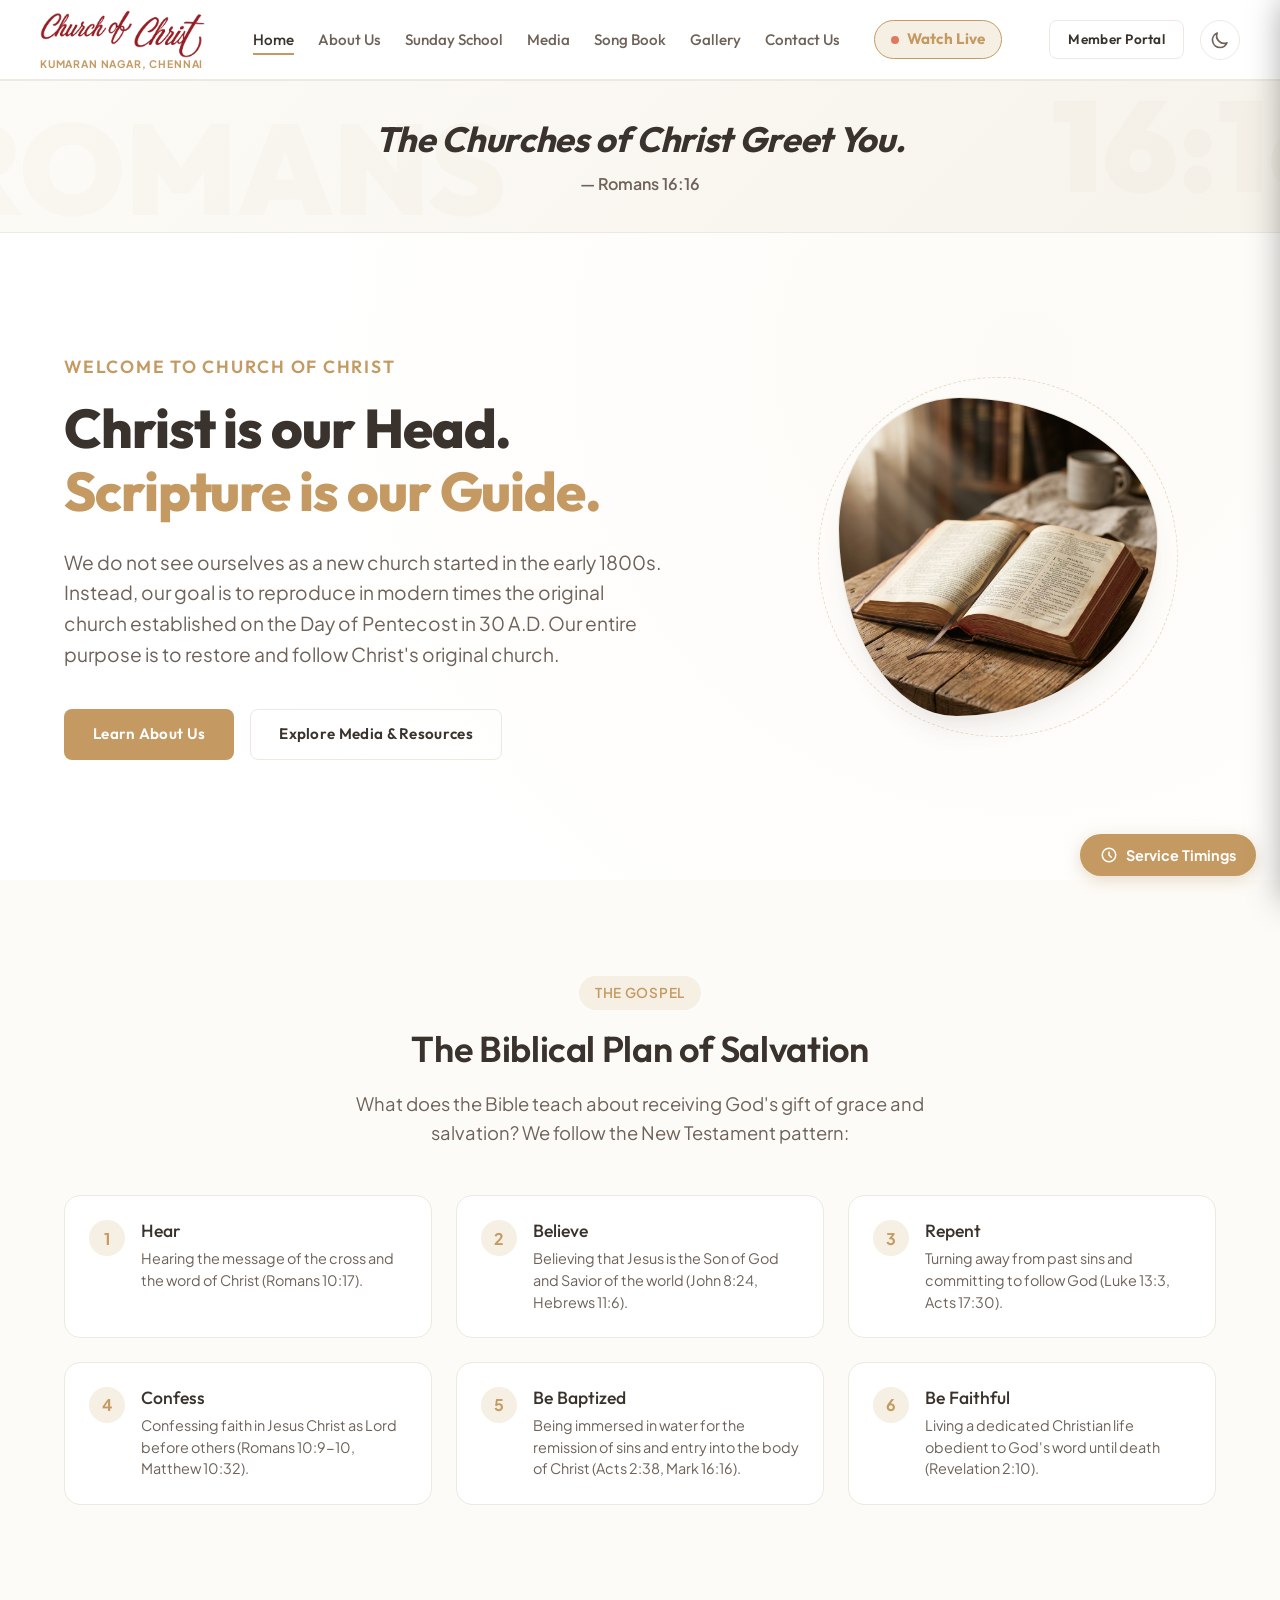
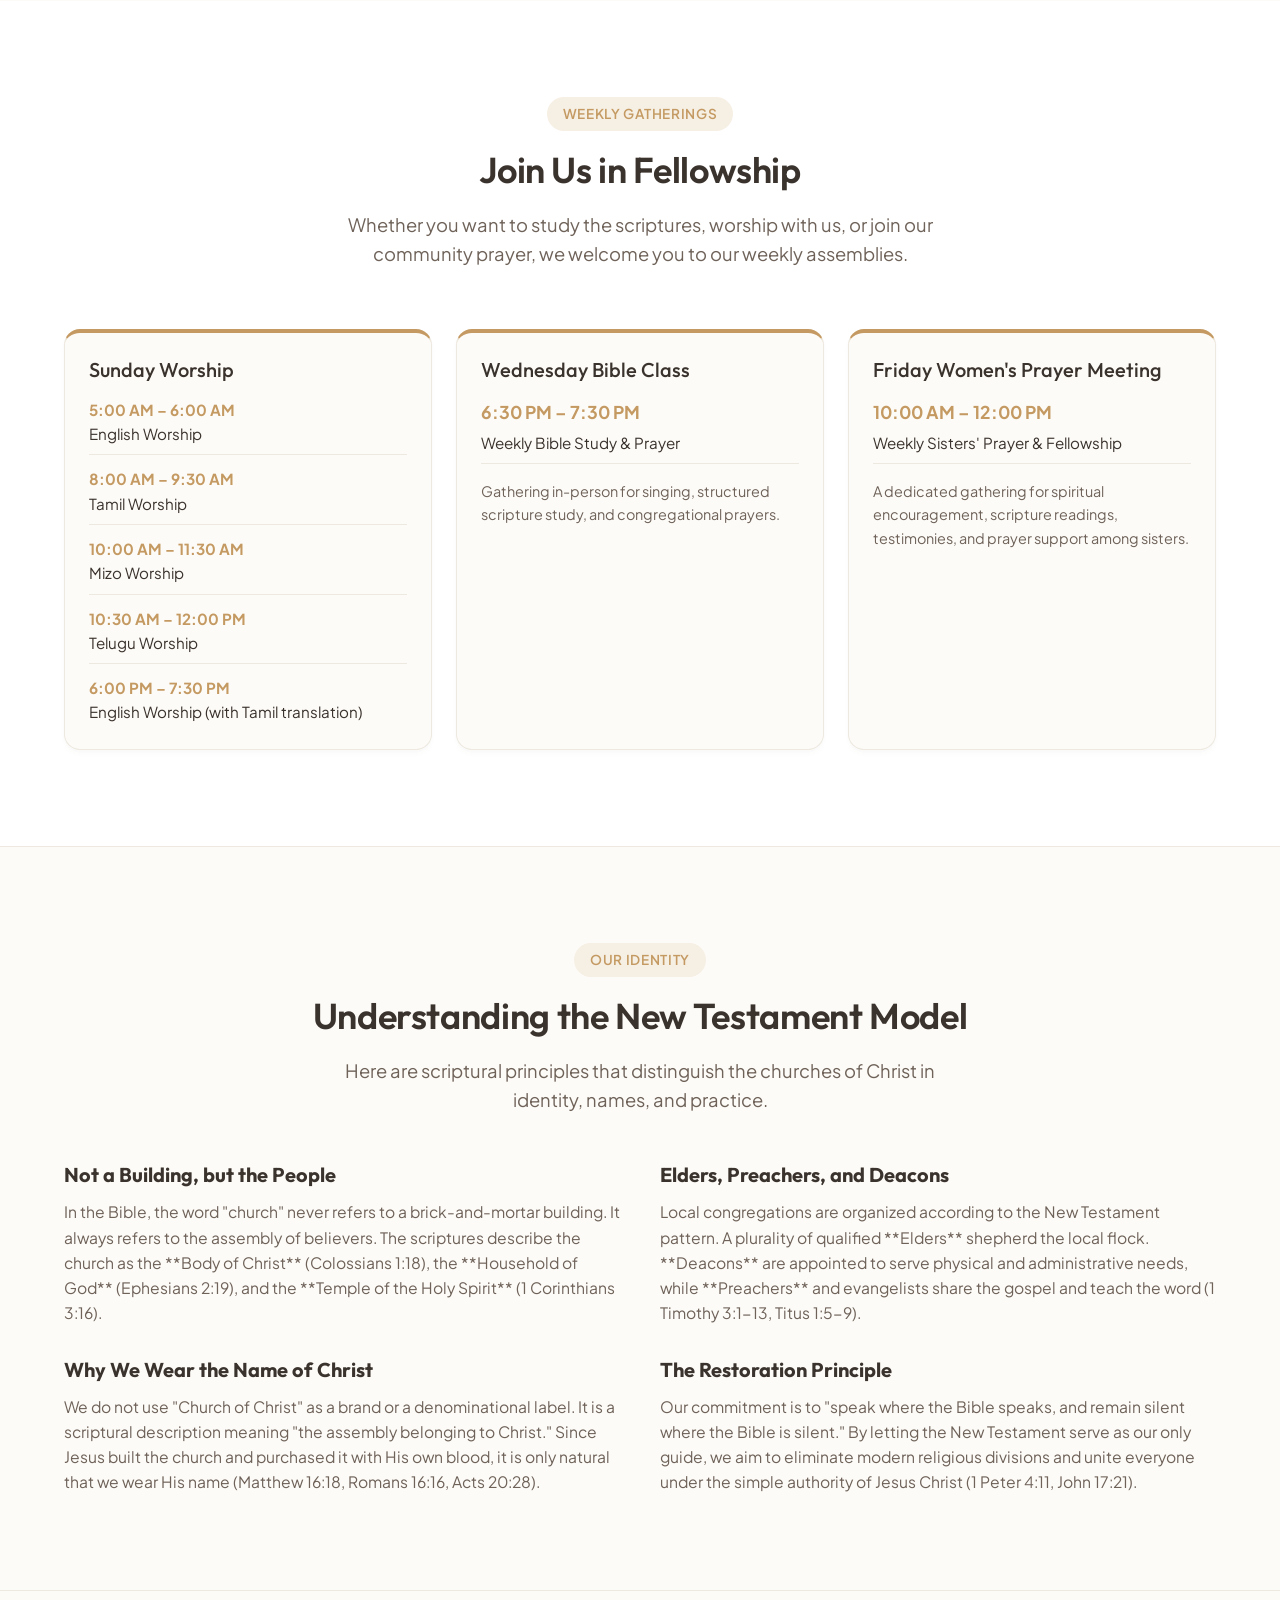
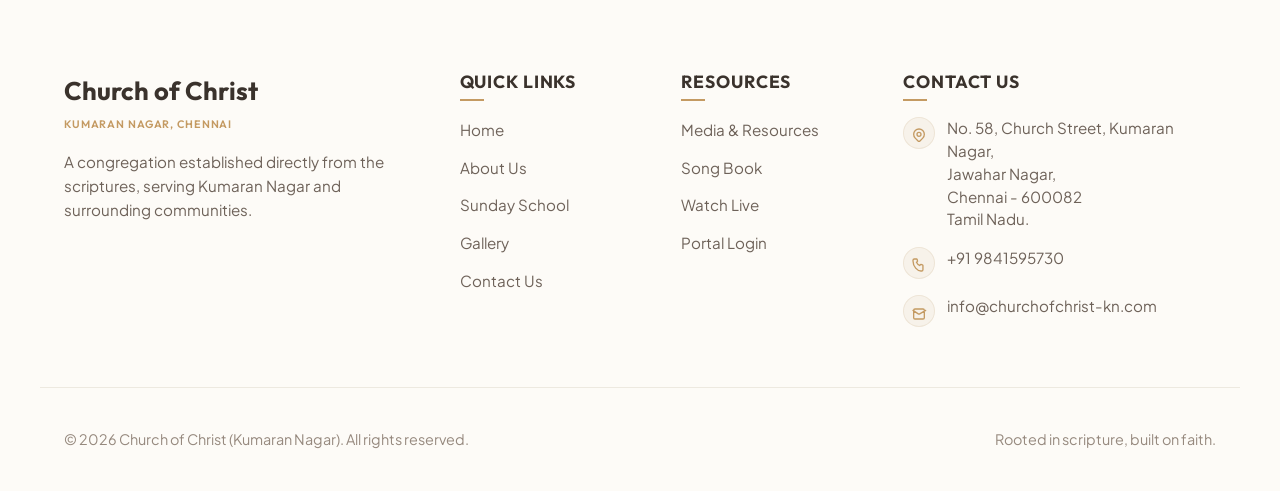
==== index.html @ f6559bdb "Remove '(also called pastors or overseers)' from elders section on home page" ====
<!DOCTYPE html>
<html lang="en">
<head>
  <meta charset="UTF-8">
  <meta name="viewport" content="width=device-width, initial-scale=1.0">
  <title>Church of Christ - Home</title>
  <meta name="description" content="Welcome to the Church of Christ, rooted directly in the scriptures. Join us for worship and fellowship.">
  <link rel="stylesheet" href="css/style.css?v=1.3">
  <script>
    (function() {
      const theme = localStorage.getItem('theme') || 'light';
      if (theme === 'dark') {
        document.documentElement.classList.add('dark-theme');
      }
    })();
  </script>
</head>
<body class="fade-in">

  <!-- GLOBAL HEADER -->
  <header class="header">
    <div class="container nav-container">
      <div class="logo-wrapper">
        <!-- Placeholder space for Logo. Graceful layout balance if removed. -->
        <a href="index.html" class="logo" id="header-logo">
          <div class="logo-img-wrapper">
            <img src="images/logo.png?v=1.3" alt="Church of Christ" class="logo-img">
            <span class="logo-img-tagline">Kumaran Nagar, Chennai</span>
          </div>
        </a>
      </div>
      
      
      
      <ul class="nav-menu">
        <li><a href="index.html" class="nav-link active">Home</a></li>
        <li><a href="about.html" class="nav-link">About Us</a></li>
        <li><a href="sundayschool.html" class="nav-link">Sunday School</a></li>
        <li><a href="media.html" class="nav-link">Media</a></li>
        <li class="nav-item-dropdown">
          <a href="javascript:void(0)" class="nav-link" style="cursor: default;">Song Book</a>
          <ul class="dropdown-menu">
            <li><a href="songbook.html?lang=tamil" class="dropdown-item">Tamil Songs</a></li>
            <li><a href="songbook.html?lang=english" class="dropdown-item">English Songs</a></li>
          </ul>
        </li>
        <li><a href="gallery.html" class="nav-link">Gallery</a></li>
        <li><a href="contact.html" class="nav-link">Contact Us</a></li>
        <li class="nav-live-wrapper" style="margin-left: 10px;"><a href="live.html" class="nav-link nav-link-live"><span class="live-dot-pulse"></span>Watch Live</a></li>
        <li class="nav-btn mobile-only"><a href="login.html" class="btn btn-secondary btn-sm" id="member-portal-nav-btn-mobile">Member Portal</a></li>
      </ul>
      
      <div class="nav-right-area">
        <div class="nav-action desktop-only">
        <a href="login.html" class="btn btn-secondary btn-sm" id="member-portal-nav-btn">Member Portal</a>
      </div>
        <button id="theme-toggle" class="theme-toggle-btn" aria-label="Toggle Theme">
          <svg class="theme-icon-moon" fill="none" stroke="currentColor" viewBox="0 0 24 24" xmlns="http://www.w3.org/2000/svg">
            <path stroke-linecap="round" stroke-linejoin="round" stroke-width="2" d="M20.354 15.354A9 9 0 018.646 3.646 9.003 9.003 0 0012 21a9.003 9.003 0 008.354-5.646z"></path>
          </svg>
          <svg class="theme-icon-sun" fill="none" stroke="currentColor" viewBox="0 0 24 24" xmlns="http://www.w3.org/2000/svg" style="display: none;">
            <path stroke-linecap="round" stroke-linejoin="round" stroke-width="2" d="M12 3v1m0 16v1m9-9h-1M4 9H3m15.364-6.364l-.707.707M6.343 17.657l-.707.707m0-12.728l.707.707m12.728 12.728l.707-.707M12 8a4 4 0 100 8 4 4 0 000-8z"></path>
          </svg>
        </button>
        <button class="mobile-toggle" aria-label="Toggle menu" id="menu-toggle-btn">
        <span></span>
        <span></span>
        <span></span>
      </button>
      </div>
    </div>
  </header>

  <!-- SCRIPTURE BANNER SECTION -->
  <section style="background: linear-gradient(135deg, var(--bg-secondary) 0%, var(--bg-tertiary) 100%); border-top: 1px solid var(--border-color); border-bottom: 1px solid var(--border-color); padding: 36px 0; text-align: center; position: relative; overflow: hidden;">
    <!-- Decorative background text -->
    <div style="position: absolute; top: -10%; left: -5%; font-size: 8rem; font-weight: 900; color: rgba(197, 168, 128, 0.05); font-family: var(--font-headings); pointer-events: none; user-select: none;">ROMANS</div>
    <div style="position: absolute; bottom: -10%; right: -5%; font-size: 8rem; font-weight: 900; color: rgba(197, 168, 128, 0.05); font-family: var(--font-headings); pointer-events: none; user-select: none;">16:16</div>
    
    <div class="container" style="position: relative; z-index: 2;">
      <h2 style="font-size: clamp(1.6rem, 3.5vw, 2.2rem); font-family: var(--font-headings); font-weight: 700; color: var(--text-primary); max-width: 800px; margin: 0 auto 8px auto; line-height: 1.3; font-style: italic; letter-spacing: -0.01em;">
        The Churches of Christ Greet You.
      </h2>
      <span style="font-size: 1rem; font-weight: 600; color: var(--text-secondary); font-family: var(--font-body);">— Romans 16:16</span>
    </div>
  </section>

  <!-- HERO SECTION -->
  <section class="hero">
    <div class="container hero-grid">
      <div class="hero-content">
        <span class="hero-subtitle">Welcome to Church of Christ</span>
        <h1 class="hero-title" style="font-size: clamp(2.2rem, 5vw, 3.4rem); line-height: 1.15; font-family: var(--font-headings); font-weight: 800;">Christ is our Head.<br><span style="color: var(--color-accent);">Scripture is our Guide.</span></h1>
        <p class="hero-description">We do not see ourselves as a new church started in the early 1800s. Instead, our goal is to reproduce in modern times the original church established on the Day of Pentecost in 30 A.D. Our entire purpose is to restore and follow Christ's original church.</p>
        <div class="hero-ctas">
          <a href="about.html" class="btn btn-primary">Learn About Us</a>
          <a href="media.html" class="btn btn-secondary">Explore Media & Resources</a>
        </div>
      </div>
      <div class="hero-graphics">
        <div class="hero-shape-container">
          <div class="hero-shape-base" style="overflow: hidden; display: flex; align-items: center; justify-content: center;">
            <img src="images/hero-worship.png" alt="Open Holy Bible" style="width: 100%; height: 100%; object-fit: cover;">
          </div>
          <div class="hero-shape-ring"></div>
        </div>
      </div>
    </div>
  </section>

    <!-- WHAT WE BELIEVE SECTION (Swapped Plan of Salvation to Home) -->
  <section class="section section-secondary" id="doctrine">
    <div class="container">
      <div class="section-title-wrapper text-center" style="margin-bottom: 48px;">
        <span class="badge">THE GOSPEL</span>
        <h2>The Biblical Plan of Salvation</h2>
        <p style="max-width: 600px; margin: 0 auto; color: var(--text-secondary);">What does the Bible teach about receiving God's gift of grace and salvation? We follow the New Testament pattern:</p>
      </div>

      <div class="grid grid-3" style="gap: 24px;">
        <!-- Step 1 -->
        <div style="background-color: var(--bg-primary); border: 1px solid var(--border-color); border-radius: var(--border-radius-md); padding: 24px; display: flex; gap: 16px; align-items: flex-start;">
          <div style="background-color: var(--color-accent-light); color: var(--color-accent); width: 36px; height: 36px; border-radius: 50%; display: flex; align-items: center; justify-content: center; font-weight: 700; flex-shrink: 0;">1</div>
          <div>
            <h4 style="font-size: 1.1rem; margin-bottom: 6px;">Hear</h4>
            <p style="font-size: 0.9rem; color: var(--text-secondary); line-height: 1.5; margin: 0;">Hearing the message of the cross and the word of Christ (Romans 10:17).</p>
          </div>
        </div>
        <!-- Step 2 -->
        <div style="background-color: var(--bg-primary); border: 1px solid var(--border-color); border-radius: var(--border-radius-md); padding: 24px; display: flex; gap: 16px; align-items: flex-start;">
          <div style="background-color: var(--color-accent-light); color: var(--color-accent); width: 36px; height: 36px; border-radius: 50%; display: flex; align-items: center; justify-content: center; font-weight: 700; flex-shrink: 0;">2</div>
          <div>
            <h4 style="font-size: 1.1rem; margin-bottom: 6px;">Believe</h4>
            <p style="font-size: 0.9rem; color: var(--text-secondary); line-height: 1.5; margin: 0;">Believing that Jesus is the Son of God and Savior of the world (John 8:24, Hebrews 11:6).</p>
          </div>
        </div>
        <!-- Step 3 -->
        <div style="background-color: var(--bg-primary); border: 1px solid var(--border-color); border-radius: var(--border-radius-md); padding: 24px; display: flex; gap: 16px; align-items: flex-start;">
          <div style="background-color: var(--color-accent-light); color: var(--color-accent); width: 36px; height: 36px; border-radius: 50%; display: flex; align-items: center; justify-content: center; font-weight: 700; flex-shrink: 0;">3</div>
          <div>
            <h4 style="font-size: 1.1rem; margin-bottom: 6px;">Repent</h4>
            <p style="font-size: 0.9rem; color: var(--text-secondary); line-height: 1.5; margin: 0;">Turning away from past sins and committing to follow God (Luke 13:3, Acts 17:30).</p>
          </div>
        </div>
        <!-- Step 4 -->
        <div style="background-color: var(--bg-primary); border: 1px solid var(--border-color); border-radius: var(--border-radius-md); padding: 24px; display: flex; gap: 16px; align-items: flex-start;">
          <div style="background-color: var(--color-accent-light); color: var(--color-accent); width: 36px; height: 36px; border-radius: 50%; display: flex; align-items: center; justify-content: center; font-weight: 700; flex-shrink: 0;">4</div>
          <div>
            <h4 style="font-size: 1.1rem; margin-bottom: 6px;">Confess</h4>
            <p style="font-size: 0.9rem; color: var(--text-secondary); line-height: 1.5; margin: 0;">Confessing faith in Jesus Christ as Lord before others (Romans 10:9-10, Matthew 10:32).</p>
          </div>
        </div>
        <!-- Step 5 -->
        <div style="background-color: var(--bg-primary); border: 1px solid var(--border-color); border-radius: var(--border-radius-md); padding: 24px; display: flex; gap: 16px; align-items: flex-start;">
          <div style="background-color: var(--color-accent-light); color: var(--color-accent); width: 36px; height: 36px; border-radius: 50%; display: flex; align-items: center; justify-content: center; font-weight: 700; flex-shrink: 0;">5</div>
          <div>
            <h4 style="font-size: 1.1rem; margin-bottom: 6px;">Be Baptized</h4>
            <p style="font-size: 0.9rem; color: var(--text-secondary); line-height: 1.5; margin: 0;">Being immersed in water for the remission of sins and entry into the body of Christ (Acts 2:38, Mark 16:16).</p>
          </div>
        </div>
        <!-- Step 6 -->
        <div style="background-color: var(--bg-primary); border: 1px solid var(--border-color); border-radius: var(--border-radius-md); padding: 24px; display: flex; gap: 16px; align-items: flex-start;">
          <div style="background-color: var(--color-accent-light); color: var(--color-accent); width: 36px; height: 36px; border-radius: 50%; display: flex; align-items: center; justify-content: center; font-weight: 700; flex-shrink: 0;">6</div>
          <div>
            <h4 style="font-size: 1.1rem; margin-bottom: 6px;">Be Faithful</h4>
            <p style="font-size: 0.9rem; color: var(--text-secondary); line-height: 1.5; margin: 0;">Living a dedicated Christian life obedient to God's word until death (Revelation 2:10).</p>
          </div>
        </div>
      </div>
    </div>
  </section>

  <!-- WEEKLY GATHERINGS SECTION -->
  <section class="section">
    <div class="container">
      <div class="section-title-wrapper text-center">
        <span class="badge">Weekly Gatherings</span>
        <h2>Join Us in Fellowship</h2>
        <p style="max-width: 600px; margin: 0 auto; color: var(--text-secondary);">Whether you want to study the scriptures, worship with us, or join our community prayer, we welcome you to our weekly assemblies.</p>
      </div>

      <div class="grid grid-3" style="margin-top: 40px; align-items: stretch; gap: 24px;">
        <!-- Sunday Worship Tile -->
        <div style="background-color: var(--bg-secondary); border: 1px solid var(--border-color); border-radius: var(--border-radius-md); padding: 24px; border-top: 4px solid var(--color-accent); display: flex; flex-direction: column; gap: 16px; box-shadow: var(--shadow-sm);">
          <h3 style="font-size: 1.25rem; margin-bottom: 0; color: var(--text-primary);">Sunday Worship</h3>
          <ul style="list-style: none; padding: 0; margin: 0; display: flex; flex-direction: column; gap: 12px; font-size: 0.95rem;">
            <li style="padding-bottom: 8px; border-bottom: 1px solid var(--border-color);">
              <span style="display: block; font-weight: 700; color: var(--color-accent);">5:00 AM – 6:00 AM</span>
              <span style="color: var(--text-primary);">English Worship</span>
            </li>
            <li style="padding-bottom: 8px; border-bottom: 1px solid var(--border-color);">
              <span style="display: block; font-weight: 700; color: var(--color-accent);">8:00 AM – 9:30 AM</span>
              <span style="color: var(--text-primary);">Tamil Worship</span>
            </li>
            <li style="padding-bottom: 8px; border-bottom: 1px solid var(--border-color);">
              <span style="display: block; font-weight: 700; color: var(--color-accent);">10:00 AM – 11:30 AM</span>
              <span style="color: var(--text-primary);">Mizo Worship</span>
            </li>
            <li style="padding-bottom: 8px; border-bottom: 1px solid var(--border-color);">
              <span style="display: block; font-weight: 700; color: var(--color-accent);">10:30 AM – 12:00 PM</span>
              <span style="color: var(--text-primary);">Telugu Worship</span>
            </li>
            <li>
              <span style="display: block; font-weight: 700; color: var(--color-accent);">6:00 PM – 7:30 PM</span>
              <span style="color: var(--text-primary);">English Worship (with Tamil translation)</span>
            </li>
          </ul>
        </div>

        <!-- Wednesday Bible Class Tile -->
        <div style="background-color: var(--bg-secondary); border: 1px solid var(--border-color); border-radius: var(--border-radius-md); padding: 24px; border-top: 4px solid var(--color-accent); display: flex; flex-direction: column; gap: 16px; box-shadow: var(--shadow-sm);">
          <h3 style="font-size: 1.25rem; margin-bottom: 0; color: var(--text-primary);">Wednesday Bible Class</h3>
          <div style="padding-bottom: 8px; border-bottom: 1px solid var(--border-color);">
            <span style="display: block; font-weight: 700; color: var(--color-accent); font-size: 1.1rem; margin-bottom: 4px;">6:30 PM – 7:30 PM</span>
            <span style="color: var(--text-primary); font-size: 0.95rem;">Weekly Bible Study & Prayer</span>
          </div>
          <p style="font-size: 0.9rem; line-height: 1.6; color: var(--text-secondary); margin: 0;">Gathering in-person for singing, structured scripture study, and congregational prayers.</p>
        </div>

        <!-- Friday Women's Prayer Meeting Tile -->
        <div style="background-color: var(--bg-secondary); border: 1px solid var(--border-color); border-radius: var(--border-radius-md); padding: 24px; border-top: 4px solid var(--color-accent); display: flex; flex-direction: column; gap: 16px; box-shadow: var(--shadow-sm);">
          <h3 style="font-size: 1.25rem; margin-bottom: 0; color: var(--text-primary);">Friday Women's Prayer Meeting</h3>
          <div style="padding-bottom: 8px; border-bottom: 1px solid var(--border-color);">
            <span style="display: block; font-weight: 700; color: var(--color-accent); font-size: 1.1rem; margin-bottom: 4px;">10:00 AM – 12:00 PM</span>
            <span style="color: var(--text-primary); font-size: 0.95rem;">Weekly Sisters' Prayer & Fellowship</span>
          </div>
          <p style="font-size: 0.9rem; line-height: 1.6; color: var(--text-secondary); margin: 0;">A dedicated gathering for spiritual encouragement, scripture readings, testimonies, and prayer support among sisters.</p>
        </div>
      </div>
    </div>
  </section>

  <!-- BIBLICAL PATTERN SECTION (Added below timings) -->
  <section class="section section-secondary" id="biblical-pattern" style="border-top: 1px solid var(--border-color);">
    <div class="container">
      <div class="section-title-wrapper text-center" style="margin-bottom: 48px;">
        <span class="badge">OUR IDENTITY</span>
        <h2>Understanding the New Testament Model</h2>
        <p style="max-width: 600px; margin: 0 auto; color: var(--text-secondary);">Here are scriptural principles that distinguish the churches of Christ in identity, names, and practice.</p>
      </div>

      <div class="grid grid-2" style="gap: 40px;">
        <!-- Column 1 -->
        <div style="display: flex; flex-direction: column; gap: 32px;">
          <!-- Item A -->
          <div>
            <h3 style="font-size: 1.25rem; color: var(--text-primary); margin-bottom: 12px; font-family: var(--font-headings); font-weight: 700;">Not a Building, but the People</h3>
            <p style="font-size: 0.98rem; line-height: 1.6; color: var(--text-secondary); margin: 0;">
              In the Bible, the word "church" never refers to a brick-and-mortar building. It always refers to the assembly of believers. The scriptures describe the church as the **Body of Christ** (Colossians 1:18), the **Household of God** (Ephesians 2:19), and the **Temple of the Holy Spirit** (1 Corinthians 3:16).
            </p>
          </div>

          <!-- Item B -->
          <div>
            <h3 style="font-size: 1.25rem; color: var(--text-primary); margin-bottom: 12px; font-family: var(--font-headings); font-weight: 700;">Why We Wear the Name of Christ</h3>
            <p style="font-size: 0.98rem; line-height: 1.6; color: var(--text-secondary); margin: 0;">
              We do not use "Church of Christ" as a brand or a denominational label. It is a scriptural description meaning "the assembly belonging to Christ." Since Jesus built the church and purchased it with His own blood, it is only natural that we wear His name (Matthew 16:18, Romans 16:16, Acts 20:28).
            </p>
          </div>
        </div>

        <!-- Column 2 -->
        <div style="display: flex; flex-direction: column; gap: 32px;">
          <!-- Item C -->
          <div>
            <h3 style="font-size: 1.25rem; color: var(--text-primary); margin-bottom: 12px; font-family: var(--font-headings); font-weight: 700;">Elders, Preachers, and Deacons</h3>
            <p style="font-size: 0.98rem; line-height: 1.6; color: var(--text-secondary); margin: 0;">
              Local congregations are organized according to the New Testament pattern. A plurality of qualified **Elders** shepherd the local flock. **Deacons** are appointed to serve physical and administrative needs, while **Preachers** and evangelists share the gospel and teach the word (1 Timothy 3:1-13, Titus 1:5-9).
            </p>
          </div>

          <!-- Item D -->
          <div>
            <h3 style="font-size: 1.25rem; color: var(--text-primary); margin-bottom: 12px; font-family: var(--font-headings); font-weight: 700;">The Restoration Principle</h3>
            <p style="font-size: 0.98rem; line-height: 1.6; color: var(--text-secondary); margin: 0;">
              Our commitment is to "speak where the Bible speaks, and remain silent where the Bible is silent." By letting the New Testament serve as our only guide, we aim to eliminate modern religious divisions and unite everyone under the simple authority of Jesus Christ (1 Peter 4:11, John 17:21).
            </p>
          </div>
        </div>
      </div>
    </div>
  </section>

  <!-- GLOBAL FOOTER -->
  <footer class="footer">
    <div class="container footer-grid">
      <div class="footer-about">
        <a href="index.html" class="footer-logo">
          Church of Christ
          <span class="footer-logo-tagline">Kumaran Nagar, Chennai</span>
        </a>
        <p>A congregation established directly from the scriptures, serving Kumaran Nagar and surrounding communities.</p>
      </div>
      
      <div>
        <h4 class="footer-title">Quick Links</h4>
        <ul class="footer-links">
          <li><a href="index.html">Home</a></li>
          <li><a href="about.html">About Us</a></li>
          <li><a href="sundayschool.html">Sunday School</a></li>
          <li><a href="gallery.html">Gallery</a></li>
          <li><a href="contact.html">Contact Us</a></li>
        </ul>
      </div>

      <div>
        <h4 class="footer-title">Resources</h4>
        <ul class="footer-links">
          <li><a href="media.html">Media & Resources</a></li>
          <li><a href="songbook.html">Song Book</a></li>
          <li><a href="live.html">Watch Live</a></li>
          <li><a href="login.html">Portal Login</a></li>
        </ul>
      </div>

      <div>
        <h4 class="footer-title">Contact Us</h4>
        <ul class="footer-contact-info">
          <li>
            <div class="footer-contact-icon-wrapper">
              <svg fill="none" stroke="currentColor" viewBox="0 0 24 24" xmlns="http://www.w3.org/2000/svg">
                <path stroke-linecap="round" stroke-linejoin="round" stroke-width="2" d="M17.657 16.657L13.414 20.9a1.998 1.998 0 01-2.827 0l-4.244-4.243a8 8 0 1111.314 0z"></path>
                <path stroke-linecap="round" stroke-linejoin="round" stroke-width="2" d="M15 11a3 3 0 11-6 0 3 3 0 016 0z"></path>
              </svg>
            </div>
            <span>No. 58, Church Street, Kumaran Nagar,<br>Jawahar Nagar,<br>Chennai - 600082<br>Tamil Nadu.</span>
          </li>
          <li>
            <div class="footer-contact-icon-wrapper">
              <svg fill="none" stroke="currentColor" viewBox="0 0 24 24" xmlns="http://www.w3.org/2000/svg">
                <path stroke-linecap="round" stroke-linejoin="round" stroke-width="2" d="M3 5a2 2 0 012-2h3.28a1 1 0 01.94.725l.548 2.2a1 1 0 01-.321.988l-1.305.98a10.582 10.582 0 004.872 4.872l.98-1.305a1 1 0 01.988-.321l2.2.548a1 1 0 01.725.94V19a2 2 0 01-2 2h-1C9.716 21 3 14.284 3 6V5z"></path>
              </svg>
            </div>
            <span>+91 9841595730</span>
          </li>
          <li>
            <div class="footer-contact-icon-wrapper">
              <svg fill="none" stroke="currentColor" viewBox="0 0 24 24" xmlns="http://www.w3.org/2000/svg">
                <path stroke-linecap="round" stroke-linejoin="round" stroke-width="2" d="M3 8l7.89 5.26a2 2 0 002.22 0L22 8m-2 11a2 2 0 01-2 2H6a2 2 0 01-2-2V8a2 2 0 012-2h12a2 2 0 012 2v11z"></path>
              </svg>
            </div>
            <span>info@churchofchrist-kn.com</span>
          </li>
        </ul>
      </div>
    </div>

    <div class="container footer-bottom">
      <p>&copy; 2026 Church of Christ (Kumaran Nagar). All rights reserved.</p>
      <p>Rooted in scripture, built on faith.</p>
    </div>
  </footer>

    <!-- FLOATING SERVICE TIMINGS WIDGET -->
  <button id="floating-schedule-btn" class="floating-schedule-btn" aria-label="View Service Timings">
    <svg fill="none" stroke="currentColor" viewBox="0 0 24 24" xmlns="http://www.w3.org/2000/svg">
      <path stroke-linecap="round" stroke-linejoin="round" stroke-width="2" d="M12 8v4l3 3m6-3a9 9 0 11-18 0 9 9 0 0118 0z"></path>
    </svg>
    <span>Service Timings</span>
  </button>

  <!-- WIDGET DRAWER BACKDROP -->
  <div id="schedule-drawer-overlay" class="schedule-drawer-overlay"></div>

  <!-- WIDGET DRAWER PANEL -->
  <div id="schedule-drawer" class="schedule-drawer">
    <div class="schedule-drawer-header">
      <h3>Service Timings</h3>
      <button id="schedule-drawer-close" class="schedule-drawer-close" aria-label="Close Panel">&times;</button>
    </div>
    <div class="schedule-drawer-body">
      <!-- Sunday Worship -->
      <div class="schedule-drawer-group">
        <h4>Sunday Worship</h4>
        <div class="schedule-drawer-item">
          <span class="time">5:00 AM – 6:00 AM</span>
          <span class="desc">English Worship</span>
        </div>
        <div class="schedule-drawer-item">
          <span class="time">8:00 AM – 9:30 AM</span>
          <span class="desc">Tamil Worship</span>
        </div>
        <div class="schedule-drawer-item">
          <span class="time">10:00 AM – 11:30 AM</span>
          <span class="desc">Mizo Worship</span>
        </div>
        <div class="schedule-drawer-item">
          <span class="time">10:30 AM – 12:00 PM</span>
          <span class="desc">Telugu Worship</span>
        </div>
        <div class="schedule-drawer-item">
          <span class="time">6:00 PM – 7:30 PM</span>
          <span class="desc">English Worship (with Tamil translation)</span>
        </div>
      </div>

      <!-- Wednesday -->
      <div class="schedule-drawer-group">
        <h4>Wednesday Bible Class</h4>
        <div class="schedule-drawer-item">
          <span class="time">6:30 PM – 7:30 PM</span>
          <span class="desc">Weekly Bible Study & Prayer</span>
        </div>
      </div>

      <!-- Friday -->
      <div class="schedule-drawer-group">
        <h4>Friday Prayer Meeting</h4>
        <div class="schedule-drawer-item">
          <span class="time">10:00 AM – 12:00 PM</span>
          <span class="desc">Women's Prayer Meeting</span>
        </div>
      </div>
    </div>
  </div>

  <script>
    document.addEventListener('DOMContentLoaded', function() {
      const btn = document.getElementById('floating-schedule-btn');
      const drawer = document.getElementById('schedule-drawer');
      const overlay = document.getElementById('schedule-drawer-overlay');
      const closeBtn = document.getElementById('schedule-drawer-close');

      function openDrawer() {
        if (drawer) drawer.classList.add('open');
        if (overlay) overlay.classList.add('active');
        document.body.style.overflow = 'hidden';
      }

      function closeDrawer() {
        if (drawer) drawer.classList.remove('open');
        if (overlay) overlay.classList.remove('active');
        document.body.style.overflow = '';
      }

      if (btn && drawer && overlay && closeBtn) {
        btn.addEventListener('click', openDrawer);
        closeBtn.addEventListener('click', closeDrawer);
        overlay.addEventListener('click', closeDrawer);
      }
    });
  </script>


  <script src="js/main.js?v=1.2"></script>
</body>
</html>
---- css/style.css ----
@import url('https://fonts.googleapis.com/css2?family=Outfit:wght@300;400;500;600;700&family=Plus+Jakarta+Sans:wght@300;400;500;600;700&family=Noto+Sans+Tamil:wght@300;400;500;600;700&display=swap');

/* ==========================================
   CSS VARIABLES & DESIGN TOKENS
   ========================================== */
:root {
  /* Warm Light Theme Colors (Strictly No Dark Backgrounds) */
  --bg-primary: #ffffff;         /* Crisp pure white */
  --bg-secondary: #fdfbf7;       /* Soft warm ivory / cream */
  --bg-tertiary: #f6f3eb;        /* Soft warm sand */
  --bg-overlay: rgba(255, 255, 255, 0.85); /* For glassmorphism */
  
  /* Typography Colors */
  --text-primary: #3a322c;       /* Rich, warm bronze/charcoal for headings */
  --text-secondary: #6e6259;     /* Soft warm brown/taupe for body text */
  --text-muted: #96897e;         /* Light warm gray for small text */
  
  /* Accents & Highlights */
  --color-accent: #c49a62;       /* Elegant warm gold/sand */
  --color-accent-hover: #b38851; /* Darker warm gold for hover */
  --color-accent-light: #f6efe4; /* Soft gold background tint */
  --color-success: #608d75;      /* Sage green for success indicators */
  
  /* Structural Elements */
  --border-color: #ede9e0;       /* Very soft warm gray border */
  --border-hover: #d2c8b7;       /* Darker border for hover states */
  --border-radius-sm: 8px;
  --border-radius-md: 16px;
  --border-radius-lg: 24px;
  
  /* Shadows (Soft, warm ambient depth) */
  --shadow-sm: 0 4px 6px -1px rgba(90, 80, 70, 0.03), 0 2px 4px -1px rgba(90, 80, 70, 0.02);
  --shadow-md: 0 10px 15px -3px rgba(90, 80, 70, 0.05), 0 4px 6px -2px rgba(90, 80, 70, 0.03);
  --shadow-lg: 0 20px 25px -5px rgba(90, 80, 70, 0.08), 0 10px 10px -5px rgba(90, 80, 70, 0.04);
  
  /* Layout */
  --container-max-width: 1200px;
  --header-height: 80px;
  
  /* Fonts */
  --font-headings: 'Outfit', 'Noto Sans Tamil', sans-serif;
  --font-body: 'Plus Jakarta Sans', 'Noto Sans Tamil', sans-serif;
  
  /* Transition speed */
  --transition-fast: 0.2s ease;
  --transition-normal: 0.3s cubic-bezier(0.4, 0, 0.2, 1);
  --transition-slow: 0.5s cubic-bezier(0.4, 0, 0.2, 1);
}

/* ==========================================
   RESET & BASE STYLES
   ========================================== */
*, *::before, *::after {
  box-sizing: border-box;
  margin: 0;
  padding: 0;
}

html {
  scroll-behavior: smooth;
  font-size: 16px;
}

body {
  font-family: var(--font-body);
  color: var(--text-secondary);
  background-color: var(--bg-primary);
  line-height: 1.6;
  -webkit-font-smoothing: antialiased;
  display: flex;
  flex-direction: column;
  min-height: 100vh;
  overflow-x: hidden;
  max-width: 100%;
}

body.nav-open {
  overflow: hidden;
}

h1, h2, h3, h4, h5, h6 {
  font-family: var(--font-headings);
  color: var(--text-primary);
  font-weight: 600;
  line-height: 1.25;
  margin-bottom: 0.5em;
}

h1 { font-size: 2.75rem; font-weight: 700; letter-spacing: -0.02em; }
h2 { font-size: 2.25rem; font-weight: 600; letter-spacing: -0.01em; }
h3 { font-size: 1.75rem; font-weight: 500; }
h4 { font-size: 1.25rem; font-weight: 500; }

a {
  color: var(--text-primary);
  text-decoration: none;
  transition: color var(--transition-fast);
}

img {
  max-width: 100%;
  height: auto;
  display: block;
}

button, input, textarea, select {
  font-family: inherit;
  font-size: inherit;
  color: inherit;
  outline: none;
}

/* ==========================================
   GLOBAL UTILITIES
   ========================================== */
.container {
  width: 100%;
  max-width: var(--container-max-width);
  margin: 0 auto;
  padding: 0 24px;
}

.section {
  padding: 96px 0;
}

.section-secondary {
  background-color: var(--bg-secondary);
}

.section-tertiary {
  background-color: var(--bg-tertiary);
}

.text-center { text-align: center; }
.text-left { text-align: left; }
.text-right { text-align: right; }

.section-title-wrapper {
  max-width: 700px;
  margin: 0 auto 60px;
}

.section-title-wrapper p {
  font-size: 1.15rem;
  color: var(--text-muted);
  margin-top: 10px;
}

.badge {
  display: inline-flex;
  align-items: center;
  padding: 6px 16px;
  border-radius: 9999px;
  font-size: 0.85rem;
  font-weight: 600;
  text-transform: uppercase;
  letter-spacing: 0.05em;
  background-color: var(--color-accent-light);
  color: var(--color-accent);
  margin-bottom: 16px;
}

.grid {
  display: grid;
  gap: 30px;
}

.grid-2 { grid-template-columns: repeat(auto-fit, minmax(280px, 1fr)); }
.grid-3 { grid-template-columns: repeat(auto-fit, minmax(280px, 1fr)); }
.grid-4 { grid-template-columns: repeat(auto-fit, minmax(220px, 1fr)); }

/* ==========================================
   BUTTONS
   ========================================== */
.btn {
  display: inline-flex;
  align-items: center;
  justify-content: center;
  padding: 12px 28px;
  border-radius: var(--border-radius-sm);
  font-weight: 600;
  font-family: var(--font-headings);
  font-size: 0.95rem;
  cursor: pointer;
  transition: all var(--transition-normal);
  border: 1px solid transparent;
  letter-spacing: 0.02em;
  gap: 8px;
}

.btn-primary {
  background-color: var(--color-accent);
  color: var(--bg-primary);
}

.btn-primary:hover {
  background-color: var(--color-accent-hover);
  transform: translateY(-2px);
  box-shadow: 0 4px 12px rgba(196, 154, 98, 0.2);
}

.btn-secondary {
  background-color: transparent;
  color: var(--text-primary);
  border-color: var(--border-color);
}

.btn-secondary:hover {
  background-color: var(--bg-secondary);
  border-color: var(--border-hover);
  transform: translateY(-2px);
}

.btn-sm {
  padding: 8px 18px;
  font-size: 0.85rem;
}

/* ==========================================
   GLOBAL HEADER / NAVBAR
   ========================================== */
.header {
  position: sticky;
  top: 0;
  left: 0;
  width: 100%;
  height: var(--header-height);
  background-color: var(--bg-overlay);
  backdrop-filter: blur(12px);
  -webkit-backdrop-filter: blur(12px);
  border-bottom: 1px solid var(--border-color);
  z-index: 100;
  display: flex;
  align-items: center;
}

.header .container {
  max-width: 100%;
  padding: 0 24px;
}

@media (min-width: 768px) {
  .header .container {
    padding: 0 40px;
  }
}

.nav-container {
  display: flex;
  justify-content: space-between;
  align-items: center;
  width: 100%;
}

.logo-wrapper {
  display: flex;
  align-items: center;
  min-height: 40px;
}

/* Logo styles */
.logo {
  text-decoration: none;
  display: inline-block;
}

.logo-text-wrapper {
  display: flex;
  flex-direction: column;
  line-height: 1.1;
  text-align: left;
}

.logo-main {
  font-family: var(--font-headings);
  font-weight: 700;
  font-size: 1.82rem; /* 30% bigger than 1.4rem */
  letter-spacing: -0.01em;
  color: var(--text-primary);
  transition: color var(--transition-fast);
}

.logo-main:hover {
  color: var(--color-accent);
}

.logo-tagline {
  font-family: var(--font-body);
  font-size: 0.72rem;
  font-weight: 600;
  color: var(--color-accent);
  letter-spacing: 0.08em;
  margin-top: 4px;
  text-transform: uppercase;
}

.logo-placeholder {
  display: inline-block;
  height: 24px;
  width: auto;
  border-radius: 4px;
}

.nav-menu {
  display: flex;
  align-items: center;
  list-style: none;
  gap: 32px;
}

.nav-link {
  font-family: var(--font-headings);
  font-weight: 500;
  font-size: 0.95rem; /* Restored original premium size */
  color: var(--text-secondary);
  position: relative;
  padding: 6px 0;
  white-space: nowrap; /* Prevent ugly link text wrapping */
}

.nav-link:hover, .nav-link.active {
  color: var(--text-primary);
}

.nav-link::after {
  content: '';
  position: absolute;
  bottom: 0;
  left: 0;
  width: 0;
  height: 2px;
  background-color: var(--color-accent);
  transition: width var(--transition-normal);
}

.nav-link:hover::after, .nav-link.active::after {
  width: 100%;
}

.nav-btn {
  margin-left: 12px;
}

/* Show/hide helper utility classes */
.mobile-only {
  display: none !important;
}

.desktop-only {
  display: block !important;
}

@media (max-width: 1024px) {
  .mobile-only {
    display: block !important;
  }
  .desktop-only {
    display: none !important;
  }
}

@media (min-width: 1025px) {
  .nav-container {
    display: grid !important;
    grid-template-columns: auto 1fr auto !important;
    align-items: center;
    gap: 30px;
  }
  
  .logo-wrapper {
    justify-content: flex-start;
    flex-shrink: 0;
  }
  
  .nav-menu {
    justify-self: center;
    gap: 24px; /* Generous spacing now that header is full-width */
  }
  
  .nav-action.desktop-only {
    display: flex !important;
    justify-self: end;
    flex-shrink: 0;
  }
}

/* Mobile Nav Toggle */
.mobile-toggle {
  display: none;
  background: none;
  border: none;
  cursor: pointer;
  width: 24px;
  height: 18px;
  position: relative;
  z-index: 101;
}

.mobile-toggle span {
  display: block;
  width: 100%;
  height: 2px;
  background-color: var(--text-primary);
  border-radius: 2px;
  position: absolute;
  transition: all var(--transition-normal);
}

.mobile-toggle span:nth-child(1) { top: 0; }
.mobile-toggle span:nth-child(2) { top: 8px; }
.mobile-toggle span:nth-child(3) { top: 16px; }

.mobile-toggle.active span:nth-child(1) {
  transform: rotate(45deg) translate(5px, 6px);
}
.mobile-toggle.active span:nth-child(2) {
  opacity: 0;
}
.mobile-toggle.active span:nth-child(3) {
  transform: rotate(-45deg) translate(6px, -7px);
}

/* ==========================================
   GLOBAL FOOTER
   ========================================== */
.footer {
  background-color: var(--bg-secondary);
  border-top: 1px solid var(--border-color);
  padding: 80px 0 40px;
  margin-top: auto;
}

.footer-grid {
  display: grid;
  grid-template-columns: 2fr 1fr 1fr 1.5fr;
  gap: 48px;
  margin-bottom: 60px;
}

.footer-logo {
  font-family: var(--font-headings);
  font-weight: 700;
  font-size: 1.4rem;
  color: var(--text-primary);
  margin-bottom: 20px;
  display: inline-block;
}

.footer-about p {
  color: var(--text-secondary);
  max-width: 280px;
  font-size: 0.95rem;
}

.footer-title {
  font-size: 1.1rem;
  font-weight: 600;
  margin-bottom: 24px;
  position: relative;
}

.footer-links {
  list-style: none;
  display: flex;
  flex-direction: column;
  gap: 12px;
}

.footer-links a {
  color: var(--text-secondary);
  font-size: 0.95rem;
}

.footer-links a:hover {
  color: var(--text-primary);
  padding-left: 4px;
}

.footer-contact-info {
  list-style: none;
  display: flex;
  flex-direction: column;
  gap: 16px;
  color: var(--text-secondary);
  font-size: 0.95rem;
}

.footer-contact-info li {
  display: flex;
  gap: 12px;
}

.footer-contact-info svg {
  flex-shrink: 0;
  width: 18px;
  height: 18px;
  color: var(--color-accent);
  margin-top: 3px;
}

.footer-bottom {
  border-top: 1px solid var(--border-color);
  padding-top: 40px;
  display: flex;
  justify-content: space-between;
  align-items: center;
  color: var(--text-muted);
  font-size: 0.9rem;
}

/* ==========================================
   HERO / BANNER STYLES
   ========================================== */
.hero {
  position: relative;
  padding: 120px 0;
  background: radial-gradient(circle at 80% 20%, var(--bg-secondary) 0%, var(--bg-primary) 70%);
  overflow: hidden;
}

.hero-grid {
  display: grid;
  grid-template-columns: 1.2fr 0.8fr;
  align-items: center;
  gap: 60px;
}

.hero-subtitle {
  font-family: var(--font-headings);
  font-weight: 600;
  font-size: 1.1rem;
  color: var(--color-accent);
  text-transform: uppercase;
  letter-spacing: 0.1em;
  margin-bottom: 16px;
  display: block;
}

.hero-title {
  margin-bottom: 24px;
}

.hero-description {
  font-size: 1.2rem;
  color: var(--text-secondary);
  margin-bottom: 40px;
  max-width: 600px;
}

.hero-ctas {
  display: flex;
  gap: 16px;
  flex-wrap: wrap;
}

.hero-graphics {
  position: relative;
  display: flex;
  justify-content: center;
  align-items: center;
}

.hero-shape-container {
  width: 320px;
  height: 320px;
  position: relative;
}

/* Beautiful abstract geometry instead of icons */
.hero-shape-base {
  width: 100%;
  height: 100%;
  background: linear-gradient(135deg, var(--color-accent-light) 0%, var(--bg-tertiary) 100%);
  border-radius: 38% 62% 63% 37% / 41% 44% 56% 59%;
  animation: morphingShape 12s infinite alternate ease-in-out;
  border: 1px solid var(--border-color);
  box-shadow: var(--shadow-lg);
}

.hero-shape-ring {
  position: absolute;
  top: -20px;
  left: -20px;
  right: -20px;
  bottom: -20px;
  border: 1.5px dashed var(--color-accent);
  border-radius: 50%;
  opacity: 0.35;
  animation: rotateShape 25s linear infinite;
  pointer-events: none;
}

/* ==========================================
   QUOTE SECTION (Acts Scripture)
   ========================================== */
.quote-section {
  position: relative;
  background-color: var(--bg-secondary);
  border-top: 1px solid var(--border-color);
  border-bottom: 1px solid var(--border-color);
  padding: 80px 0;
}

.quote-container {
  max-width: 800px;
  margin: 0 auto;
  position: relative;
  z-index: 2;
}

.quote-text {
  font-family: var(--font-headings);
  font-size: 2rem;
  font-weight: 500;
  line-height: 1.4;
  color: var(--text-primary);
  margin-bottom: 24px;
  letter-spacing: -0.01em;
}

.quote-author {
  font-size: 1.05rem;
  font-weight: 600;
  color: var(--color-accent);
  text-transform: uppercase;
  letter-spacing: 0.08em;
}

.quote-decoration {
  position: absolute;
  top: 0;
  left: 50%;
  transform: translateX(-50%) translateY(-20px);
  font-family: var(--font-headings);
  font-size: 8rem;
  font-weight: 700;
  color: var(--border-color);
  opacity: 0.5;
  line-height: 1;
  z-index: 1;
  pointer-events: none;
}

/* ==========================================
   CARDS & GRID COMPONENT STYLES
   ========================================== */
.card {
  background-color: var(--bg-primary);
  border: 1px solid var(--border-color);
  border-radius: var(--border-radius-md);
  padding: 36px;
  transition: all var(--transition-normal);
  position: relative;
  overflow: hidden;
  box-shadow: var(--shadow-sm);
}

.card:hover {
  transform: translateY(-4px);
  box-shadow: var(--shadow-md);
  border-color: var(--border-hover);
}

.card-icon {
  width: 48px;
  height: 48px;
  border-radius: var(--border-radius-sm);
  background-color: var(--color-accent-light);
  color: var(--color-accent);
  display: flex;
  align-items: center;
  justify-content: center;
  margin-bottom: 24px;
}

.card-icon svg {
  width: 24px;
  height: 24px;
}

.card-title {
  margin-bottom: 12px;
  font-size: 1.35rem;
}

.card-description {
  font-size: 0.95rem;
  color: var(--text-secondary);
}

/* Link in card */
.card-link {
  display: inline-flex;
  align-items: center;
  gap: 8px;
  margin-top: 24px;
  font-weight: 600;
  font-size: 0.9rem;
  color: var(--text-primary);
}

.card-link svg {
  width: 16px;
  height: 16px;
  transition: transform var(--transition-fast);
}

.card-link:hover {
  color: var(--color-accent);
}

.card-link:hover svg {
  transform: translateX(4px);
}

/* ==========================================
   LEADERSHIP PROFILE CARDS
   ========================================== */
.profile-card {
  background-color: var(--bg-primary);
  border: 1px solid var(--border-color);
  border-radius: var(--border-radius-md);
  overflow: hidden;
  box-shadow: var(--shadow-sm);
  transition: all var(--transition-normal);
  text-align: center;
}

.profile-card:hover {
  transform: translateY(-4px);
  box-shadow: var(--shadow-md);
  border-color: var(--border-hover);
}

.profile-avatar-wrapper {
  background-color: var(--bg-secondary);
  padding: 40px 20px 20px;
  display: flex;
  justify-content: center;
}

.profile-avatar {
  width: 120px;
  height: 120px;
  border-radius: 50%;
  background-color: var(--bg-tertiary);
  border: 4px solid var(--bg-primary);
  display: flex;
  align-items: center;
  justify-content: center;
  color: var(--color-accent);
  box-shadow: var(--shadow-sm);
}

.profile-avatar svg {
  width: 48px;
  height: 48px;
}

.profile-info {
  padding: 24px 24px 32px;
}

.profile-role {
  font-size: 0.85rem;
  font-weight: 600;
  text-transform: uppercase;
  color: var(--color-accent);
  letter-spacing: 0.05em;
  margin-bottom: 8px;
}

.profile-name {
  font-size: 1.25rem;
  margin-bottom: 8px;
}

.profile-bio {
  font-size: 0.9rem;
  color: var(--text-secondary);
}

/* ==========================================
   SUNDAY SCHOOL / CURRICULUM TABS
   ========================================== */
.tabs-nav {
  display: flex;
  justify-content: center;
  flex-wrap: wrap;
  gap: 16px;
  list-style: none;
  margin-bottom: 40px;
  border-bottom: 1px solid var(--border-color);
  padding-bottom: 16px;
}

.tab-btn {
  background: none;
  border: none;
  padding: 10px 24px;
  border-radius: 30px;
  cursor: pointer;
  font-family: var(--font-headings);
  font-weight: 600;
  color: var(--text-secondary);
  transition: all var(--transition-normal);
}

.tab-btn:hover {
  color: var(--text-primary);
}

.tab-btn.active {
  background-color: var(--color-accent-light);
  color: var(--color-accent);
}

.tab-content {
  display: none;
}

.tab-content.active {
  display: block;
  animation: fadeIn 0.4s ease-in-out;
}

/* Secure Data Table Placeholder styling */
.data-table-wrapper {
  overflow-x: auto;
  border: 1px solid var(--border-color);
  border-radius: var(--border-radius-md);
  background-color: var(--bg-primary);
  box-shadow: var(--shadow-sm);
  margin-top: 30px;
}

.data-table {
  width: 100%;
  border-collapse: collapse;
  text-align: left;
  font-size: 0.95rem;
}

.data-table th {
  background-color: var(--bg-secondary);
  color: var(--text-primary);
  font-family: var(--font-headings);
  font-weight: 600;
  padding: 18px 24px;
  border-bottom: 1px solid var(--border-color);
}

.data-table td {
  padding: 16px 24px;
  border-bottom: 1px solid var(--border-color);
  color: var(--text-secondary);
}

.data-table tr:last-child td {
  border-bottom: none;
}

.data-table tr:hover {
  background-color: var(--bg-secondary);
}

/* Status dots */
.status-indicator {
  display: inline-flex;
  align-items: center;
  gap: 6px;
  font-size: 0.85rem;
  font-weight: 600;
}

.status-dot {
  width: 8px;
  height: 8px;
  border-radius: 50%;
  background-color: var(--border-hover);
}

.status-dot.active {
  background-color: var(--color-success);
}

/* ==========================================
   MEDIA & RESOURCE HUB
   ========================================== */
/* Live card styling */
.live-card {
  border: 2px solid var(--color-accent);
  background-color: var(--bg-secondary);
  border-radius: var(--border-radius-md);
  padding: 40px;
  margin-bottom: 60px;
  box-shadow: var(--shadow-md);
  position: relative;
}

.live-badge {
  position: absolute;
  top: 24px;
  right: 24px;
  background-color: #ffebe6;
  color: #ff4d4f;
  padding: 4px 12px;
  border-radius: 4px;
  font-size: 0.75rem;
  font-weight: 700;
  text-transform: uppercase;
  letter-spacing: 0.05em;
  display: flex;
  align-items: center;
  gap: 6px;
}

.live-badge-dot {
  width: 6px;
  height: 6px;
  background-color: #ff4d4f;
  border-radius: 50%;
  animation: pulseDot 1.5s infinite;
}

.live-card-grid {
  display: grid;
  grid-template-columns: 1.2fr 0.8fr;
  gap: 40px;
  align-items: center;
}

.video-placeholder {
  aspect-ratio: 16/9;
  background-color: var(--bg-tertiary);
  border-radius: var(--border-radius-sm);
  display: flex;
  justify-content: center;
  align-items: center;
  color: var(--text-muted);
  border: 1px solid var(--border-color);
  position: relative;
  overflow: hidden;
}

.video-placeholder::before {
  content: '';
  position: absolute;
  width: 64px;
  height: 64px;
  border-radius: 50%;
  background-color: var(--bg-primary);
  display: flex;
  justify-content: center;
  align-items: center;
  box-shadow: var(--shadow-md);
  transition: transform var(--transition-normal);
  z-index: 2;
}

.video-placeholder::after {
  content: '';
  position: absolute;
  width: 0;
  height: 0;
  border-top: 10px solid transparent;
  border-bottom: 10px solid transparent;
  border-left: 16px solid var(--color-accent);
  transform: translateX(3px);
  z-index: 3;
}

.video-placeholder:hover::before {
  transform: scale(1.1);
}

.live-card-content h3 {
  font-size: 1.75rem;
  margin-bottom: 12px;
}

.live-card-content p {
  color: var(--text-secondary);
  margin-bottom: 24px;
}

/* Songbook Widget specific styles */
.songbook-container {
  background-color: var(--bg-secondary);
  border-radius: var(--border-radius-lg);
  border: 1px solid var(--border-color);
  padding: 40px;
  box-shadow: var(--shadow-sm);
}

.songbook-header {
  display: flex;
  flex-direction: column;
  gap: 20px;
  margin-bottom: 30px;
  border-bottom: 1px solid var(--border-color);
  padding-bottom: 30px;
}

.songbook-controls {
  display: flex;
  justify-content: space-between;
  align-items: center;
  flex-wrap: wrap;
  gap: 16px;
}

.language-tabs {
  display: flex;
  flex-wrap: wrap;
  gap: 8px;
}

.lang-btn {
  background-color: var(--bg-primary);
  border: 1px solid var(--border-color);
  padding: 8px 20px;
  border-radius: 20px;
  font-weight: 600;
  font-size: 0.9rem;
  cursor: pointer;
  color: var(--text-secondary);
  transition: all var(--transition-normal);
}

.lang-btn.active {
  background-color: var(--color-accent);
  color: var(--bg-primary);
  border-color: var(--color-accent);
}

.subpart-toggles {
  display: flex;
  flex-wrap: wrap;
  background-color: var(--bg-tertiary);
  border-radius: 20px;
  padding: 4px;
  gap: 4px;
  display: none; /* Only visible when Tamil is active */
}

.subpart-toggles.active {
  display: flex;
}

.subpart-btn {
  background: none;
  border: none;
  padding: 6px 16px;
  border-radius: 16px;
  font-size: 0.85rem;
  font-weight: 600;
  cursor: pointer;
  color: var(--text-secondary);
  transition: all var(--transition-normal);
}

.subpart-btn.active {
  background-color: var(--bg-primary);
  color: var(--text-primary);
  box-shadow: var(--shadow-sm);
}

.search-box-wrapper {
  position: relative;
  width: 100%;
  max-width: 320px;
}

.search-input {
  width: 100%;
  background-color: var(--bg-primary);
  border: 1px solid var(--border-color);
  border-radius: var(--border-radius-sm);
  padding: 12px 16px 12px 40px;
  font-size: 0.95rem;
  transition: all var(--transition-normal);
}

.search-input:focus {
  border-color: var(--color-accent);
  box-shadow: 0 0 0 3px rgba(196, 154, 98, 0.15);
}

.search-icon-svg {
  position: absolute;
  top: 50%;
  left: 14px;
  transform: translateY(-50%);
  width: 18px;
  height: 18px;
  color: var(--text-muted);
  pointer-events: none;
}

.song-list-grid {
  display: grid;
  grid-template-columns: repeat(auto-fill, minmax(280px, 1fr));
  gap: 20px;
  min-height: 200px;
}

.song-card {
  background-color: var(--bg-primary);
  border: 1px solid var(--border-color);
  border-radius: var(--border-radius-sm);
  padding: 24px;
  cursor: pointer;
  transition: all var(--transition-normal);
  display: flex;
  flex-direction: column;
  justify-content: space-between;
}

.song-card:hover {
  border-color: var(--color-accent);
  transform: translateY(-2px);
  box-shadow: var(--shadow-sm);
}

.song-list-row {
  background-color: var(--bg-primary);
  border-bottom: 1px solid var(--border-color);
  padding: 16px 20px;
  cursor: pointer;
  transition: all var(--transition-normal);
  display: flex;
  align-items: center;
  font-size: 0.98rem;
  font-weight: 500;
  color: var(--text-primary);
}

.song-list-row:first-child {
  border-top: 1px solid var(--border-color);
  border-top-left-radius: var(--border-radius-sm);
  border-top-right-radius: var(--border-radius-sm);
}

.song-list-row:last-child {
  border-bottom-left-radius: var(--border-radius-sm);
  border-bottom-right-radius: var(--border-radius-sm);
}

.song-list-row:hover {
  background-color: var(--bg-secondary);
  color: var(--color-accent);
  padding-left: 28px;
}

.song-number {
  font-size: 0.8rem;
  font-weight: 700;
  color: var(--color-accent);
  text-transform: uppercase;
  margin-bottom: 8px;
}

.song-title {
  font-size: 1.15rem;
  font-weight: 600;
  color: var(--text-primary);
  margin-bottom: 12px;
}

.song-lyrics-preview {
  font-size: 0.85rem;
  color: var(--text-muted);
  display: -webkit-box;
  -webkit-line-clamp: 2;
  -webkit-box-orient: vertical;
  overflow: hidden;
}

.no-songs-found {
  grid-column: 1 / -1;
  text-align: center;
  padding: 60px 20px;
  color: var(--text-muted);
  font-size: 1.1rem;
}

/* Lyric viewer modal style */
.modal-overlay {
  position: fixed;
  top: 0;
  left: 0;
  width: 100%;
  height: 100%;
  background-color: rgba(46, 38, 30, 0.65);
  backdrop-filter: blur(8px);
  -webkit-backdrop-filter: blur(8px);
  z-index: 2000;
  display: flex;
  align-items: flex-start; /* Safe scrolling from top if content overflows */
  justify-content: center;
  overflow-y: auto;
  padding: 40px 20px;
  opacity: 0;
  pointer-events: none;
  transition: opacity var(--transition-normal);
}

.modal-overlay.active {
  opacity: 1;
  pointer-events: auto;
}

.modal-container {
  background-color: var(--bg-primary);
  border-radius: var(--border-radius-md);
  width: 90%;
  margin: auto 0; /* Vertically auto-centers the modal when it fits */
  max-width: 600px;
  max-height: 90vh;
  box-shadow: var(--shadow-lg);
  border: 1px solid var(--border-color);
  display: flex;
  flex-direction: column;
  transform: scale(0.95);
  transition: transform var(--transition-normal);
  overflow: hidden;
}

/* Video Modal specific scaling and absolute centering to prevent flexbox center overflow issues */
#video-modal .modal-container {
  width: 90%;
  max-width: 800px;
  max-height: 80vh;
  aspect-ratio: 16/9;
  background-color: #000;
  border-radius: 8px;
  overflow: hidden;
  box-shadow: 0 10px 40px rgba(0,0,0,0.6);
  border: 1px solid rgba(255,255,255,0.15);
  position: absolute;
  top: 50%;
  left: 50%;
  transform: translate(-50%, -50%) scale(0.95);
  transition: transform var(--transition-normal);
  z-index: 3100;
}

#video-modal.active .modal-container {
  transform: translate(-50%, -50%) scale(1);
}

.modal-header {
  padding: 24px;
  border-bottom: 1px solid var(--border-color);
  display: flex;
  justify-content: space-between;
  align-items: flex-start;
}

.modal-title {
  font-size: 1.5rem;
  margin-bottom: 4px;
}

.modal-close {
  background: none;
  border: none;
  cursor: pointer;
  color: var(--text-muted);
  font-size: 1.5rem;
  display: flex;
  align-items: center;
  justify-content: center;
  padding: 4px;
  transition: color var(--transition-fast);
}

.modal-close:hover {
  color: var(--text-primary);
}

.modal-body {
  padding: 30px 24px;
  overflow-y: auto;
  font-size: 1.05rem;
  line-height: 1.8;
  color: var(--text-secondary);
}

.modal-lyrics-content {
  white-space: pre-line;
  text-align: left;
  font-family: var(--font-body);
}

/* Noto Sans Tamil specific visual scale adjustments for modals */
.ta-font-adjust .modal-title {
  font-size: 1.3rem !important;
}

.ta-font-adjust .modal-lyrics-content {
  font-size: 0.92rem !important;
}

/* ==========================================
   CONTACT US / FORM STYLES
   ========================================== */
.contact-grid {
  display: grid;
  grid-template-columns: 0.8fr 1.2fr;
  gap: 60px;
}

.contact-info-list {
  display: flex;
  flex-direction: column;
  gap: 30px;
  list-style: none;
  margin-top: 40px;
}

.contact-info-item {
  display: flex;
  gap: 20px;
}

.contact-info-icon {
  width: 44px;
  height: 44px;
  border-radius: var(--border-radius-sm);
  background-color: var(--color-accent-light);
  color: var(--color-accent);
  display: flex;
  align-items: center;
  justify-content: center;
  flex-shrink: 0;
}

.contact-info-icon svg {
  width: 20px;
  height: 20px;
}

.contact-info-content h4 {
  font-size: 1.1rem;
  margin-bottom: 4px;
}

.contact-info-content p {
  font-size: 0.95rem;
  color: var(--text-secondary);
}

.contact-form-card {
  background-color: var(--bg-secondary);
  border: 1px solid var(--border-color);
  border-radius: var(--border-radius-md);
  padding: 40px;
  box-shadow: var(--shadow-sm);
}

.form-group-row {
  display: grid;
  grid-template-columns: 1fr 1fr;
  gap: 20px;
}

.form-group {
  margin-bottom: 24px;
}

.form-label {
  display: block;
  font-family: var(--font-headings);
  font-weight: 600;
  font-size: 0.9rem;
  color: var(--text-primary);
  margin-bottom: 8px;
}

.form-input, .form-textarea {
  width: 100%;
  background-color: var(--bg-primary);
  border: 1px solid var(--border-color);
  border-radius: var(--border-radius-sm);
  padding: 12px 16px;
  font-size: 0.95rem;
  transition: all var(--transition-normal);
}

.form-input:focus, .form-textarea:focus {
  border-color: var(--color-accent);
  box-shadow: 0 0 0 3px rgba(196, 154, 98, 0.15);
}

.form-textarea {
  resize: vertical;
  min-height: 120px;
}

/* Map placeholder */
.map-container {
  margin-top: 60px;
  border-radius: var(--border-radius-md);
  border: 1px solid var(--border-color);
  background-color: var(--bg-secondary);
  height: 360px;
  display: flex;
  justify-content: center;
  align-items: center;
  overflow: hidden;
  box-shadow: var(--shadow-sm);
  color: var(--text-muted);
}

.map-placeholder-box {
  text-align: center;
  padding: 24px;
}

.map-placeholder-box svg {
  width: 48px;
  height: 48px;
  color: var(--color-accent);
  margin-bottom: 16px;
}

/* ==========================================
   LOGIN CARD / PORTAL LAYOUT
   ========================================== */
.login-section {
  display: flex;
  align-items: center;
  justify-content: center;
  padding: 100px 0;
  min-height: 80vh;
  background-color: var(--bg-secondary);
}

.login-card {
  background-color: var(--bg-primary);
  border: 1px solid var(--border-color);
  border-radius: var(--border-radius-md);
  padding: 48px 40px;
  width: 100%;
  max-width: 440px;
  box-shadow: var(--shadow-lg);
  text-align: center;
}

.login-header {
  margin-bottom: 36px;
}

.login-header h2 {
  font-size: 1.85rem;
  margin-bottom: 8px;
}

.login-header p {
  font-size: 0.95rem;
  color: var(--text-muted);
}

.login-card .form-group {
  text-align: left;
}

.login-btn {
  width: 100%;
  margin-top: 12px;
}

.login-footer-text {
  font-size: 0.85rem;
  color: var(--text-muted);
  margin-top: 24px;
}

/* ==========================================
   MEMBER PORTAL DASHBOARD STYLES
   ========================================== */
.dashboard-header-bar {
  background-color: var(--bg-secondary);
  border-bottom: 1px solid var(--border-color);
  padding: 24px 0;
  margin-bottom: 40px;
}

.dashboard-header-flex {
  display: flex;
  justify-content: space-between;
  align-items: center;
}

.dashboard-user-info {
  display: flex;
  align-items: center;
  gap: 12px;
}

.dashboard-user-badge {
  width: 40px;
  height: 40px;
  border-radius: 50%;
  background-color: var(--color-accent-light);
  color: var(--color-accent);
  display: flex;
  align-items: center;
  justify-content: center;
  font-weight: 700;
  font-family: var(--font-headings);
}

.dashboard-user-meta h4 {
  margin-bottom: 0;
  font-size: 1.05rem;
}

.dashboard-user-meta span {
  font-size: 0.8rem;
  color: var(--text-muted);
}

.dashboard-title-section {
  display: flex;
  justify-content: space-between;
  align-items: flex-end;
  margin-bottom: 32px;
  flex-wrap: wrap;
  gap: 16px;
}

.dashboard-title-section h2 {
  margin-bottom: 0;
}

/* Alert Boxes / Banners */
.alert-box {
  padding: 16px 20px;
  border-radius: var(--border-radius-sm);
  background-color: var(--color-accent-light);
  border: 1px solid rgba(196, 154, 98, 0.3);
  color: var(--text-primary);
  margin-bottom: 32px;
  font-size: 0.95rem;
  display: flex;
  align-items: center;
  gap: 12px;
}

.alert-box svg {
  flex-shrink: 0;
  width: 20px;
  height: 20px;
  color: var(--color-accent);
}

/* ==========================================
   ANIMATIONS & KEYFRAMES
   ========================================== */
@keyframes morphingShape {
  0% {
    border-radius: 38% 62% 63% 37% / 41% 44% 56% 59%;
  }
  50% {
    border-radius: 58% 42% 48% 52% / 54% 48% 52% 46%;
  }
  100% {
    border-radius: 38% 62% 63% 37% / 41% 44% 56% 59%;
  }
}

@keyframes rotateShape {
  0% { transform: rotate(0deg); }
  100% { transform: rotate(360deg); }
}

@keyframes pulseDot {
  0% { transform: scale(0.9); opacity: 0.6; }
  50% { transform: scale(1.2); opacity: 1; }
  100% { transform: scale(0.9); opacity: 0.6; }
}

@keyframes fadeIn {
  from { opacity: 0; transform: translateY(10px); }
  to { opacity: 1; transform: translateY(0); }
}

.fade-in {
  opacity: 1;
}

/* ==========================================
   RESPONSIVE MEDIA QUERIES
   ========================================== */
@media (max-width: 992px) {
  h1 { font-size: 2.25rem; }
  h2 { font-size: 1.85rem; }
  
  .section { padding: 64px 0; }
  
  .hero-grid {
    grid-template-columns: 1fr;
    text-align: center;
    gap: 40px;
  }
  
  .hero-description {
    margin-left: auto;
    margin-right: auto;
  }
  
  .hero-ctas {
    justify-content: center;
  }
  
  .footer-grid {
    grid-template-columns: 1fr 1fr;
    gap: 40px;
  }
  
  .contact-grid {
    grid-template-columns: 1fr;
    gap: 40px;
  }
  
  .live-card-grid {
    grid-template-columns: 1fr;
  }
  
  .dashboard-header-flex {
    flex-direction: column;
    align-items: flex-start;
    gap: 16px;
  }
  
  .dashboard-header-flex .btn {
    align-self: flex-end;
  }
}

@media (max-width: 1024px) {
  .mobile-toggle {
    display: block;
  }
  
  .nav-menu {
    position: fixed;
    top: var(--header-height);
    right: -100%;
    width: 280px;
    height: calc(100vh - var(--header-height));
    background-color: var(--bg-primary);
    border-left: 1px solid var(--border-color);
    flex-direction: column;
    align-items: flex-start;
    padding: 40px 24px;
    gap: 24px;
    transition: right var(--transition-normal);
    box-shadow: var(--shadow-lg);
  }
  
  .nav-menu.active {
    right: 0;
  }
  
  .nav-btn {
    margin-left: 0;
    width: 100%;
  }
  
  .footer-grid {
    grid-template-columns: 1fr;
  }
  
  .footer-bottom {
    flex-direction: column;
    gap: 16px;
    text-align: center;
  }
  
  .form-group-row {
    grid-template-columns: 1fr;
    gap: 0;
  }
  
  .songbook-controls {
    flex-direction: column;
    align-items: stretch;
  }
  
  .search-box-wrapper {
    max-width: 100%;
  }
}

@media (max-width: 992px) {
  .playlist-embed-card {
    grid-template-columns: 1fr !important;
    gap: 30px !important;
    padding: 24px !important;
  }
}

/* YouTube Feed styles */
.video-feed-card {
  display: flex;
  flex-direction: column;
  background-color: var(--bg-primary);
  border: 1px solid var(--border-color);
  border-radius: var(--border-radius-md);
  overflow: hidden;
  cursor: pointer;
  box-shadow: var(--shadow-sm);
  transition: transform var(--transition-fast), box-shadow var(--transition-fast);
}

.video-feed-card:hover {
  transform: translateY(-4px);
  box-shadow: var(--shadow-md);
  border-color: var(--color-accent-light);
}

.video-thumbnail-wrapper {
  position: relative;
  overflow: hidden;
  aspect-ratio: 16/9;
  background-color: var(--bg-tertiary);
  border-bottom: 1px solid var(--border-color);
}

.video-thumbnail {
  width: 100%;
  height: 100%;
  object-fit: cover;
  transition: transform var(--transition-normal);
}

.video-feed-card:hover .video-thumbnail {
  transform: scale(1.05);
}

.video-play-overlay {
  position: absolute;
  top: 0;
  left: 0;
  width: 100%;
  height: 100%;
  background: rgba(46, 38, 30, 0.4); /* soft warm background overlay */
  display: flex;
  align-items: center;
  justify-content: center;
  opacity: 0;
  transition: opacity var(--transition-fast);
}

.video-feed-card:hover .video-play-overlay {
  opacity: 1;
}

.video-feed-info {
  padding: 16px;
  display: flex;
  flex-direction: column;
  flex-grow: 1;
}

.video-feed-title {
  font-family: var(--font-body);
  font-size: 0.9rem;
  font-weight: 600;
  color: var(--text-primary);
  margin-bottom: 8px;
  line-height: 1.45;
  display: -webkit-box;
  -webkit-line-clamp: 2;
  -webkit-box-orient: vertical;
  overflow: hidden;
  height: 2.9em;
}

.video-feed-date {
  font-size: 0.78rem;
  color: var(--text-muted);
  font-weight: 500;
}

/* Skeleton Loading State */
.video-skeleton {
  aspect-ratio: 16/9;
  border-radius: var(--border-radius-md);
  background: linear-gradient(90deg, var(--bg-tertiary) 25%, var(--bg-secondary) 50%, var(--bg-tertiary) 75%);
  background-size: 200% 100%;
  animation: loading-skeleton 1.5s infinite;
}

@keyframes loading-skeleton {
  0% { background-position: 200% 0; }
  100% { background-position: -200% 0; }
}

/* Watch Live Nav Highlight Button */
.nav-menu li .nav-link.nav-link-live {
  background-color: var(--color-accent-light);
  color: var(--color-accent);
  border: 1px solid var(--color-accent);
  padding: 6px 16px;
  border-radius: 20px;
  font-weight: 700;
  display: inline-flex;
  align-items: center;
  gap: 8px;
  transition: background-color var(--transition-fast), color var(--transition-fast);
}

.nav-menu li .nav-link.nav-link-live:hover {
  background-color: var(--color-accent);
  color: var(--bg-primary);
}

.live-dot-pulse {
  width: 8px;
  height: 8px;
  background-color: #e07a5f;
  border-radius: 50%;
  display: inline-block;
  box-shadow: 0 0 0 0 rgba(224, 122, 95, 0.7);
  animation: live-pulse 1.6s infinite;
}

@keyframes live-pulse {
  0% {
    transform: scale(0.95);
    box-shadow: 0 0 0 0 rgba(224, 122, 95, 0.7);
  }
  70% {
    transform: scale(1);
    box-shadow: 0 0 0 8px rgba(224, 122, 95, 0);
  }
  100% {
    transform: scale(0.95);
    box-shadow: 0 0 0 0 rgba(224, 122, 95, 0);
  }
}

/* Mobile responsive rules for Watch Live highlight button */
@media (max-width: 1024px) {
  .nav-live-wrapper {
    margin-left: 0 !important;
    margin-top: 10px;
    width: 100%;
  }

  .nav-menu li .nav-link.nav-link-live {
    display: flex;
    justify-content: center;
    width: 100%;
    box-sizing: border-box;
    padding: 10px 16px;
  }
}

/* Navigation Dropdown Styles */
.nav-item-dropdown {
  position: relative;
}

.dropdown-menu {
  position: absolute;
  top: 100%;
  left: 0;
  background-color: var(--bg-primary);
  border: 1px solid var(--border-color);
  border-radius: var(--border-radius-sm);
  box-shadow: var(--shadow-md);
  list-style: none;
  padding: 10px 0;
  min-width: 160px;
  display: none;
  z-index: 500;
  margin-top: 5px;
}

.dropdown-menu li {
  margin: 0 !important;
  width: 100%;
}

.dropdown-item {
  display: block;
  padding: 8px 20px;
  color: var(--text-secondary);
  text-decoration: none;
  font-size: 0.9rem;
  font-family: var(--font-headings);
  font-weight: 500;
  transition: background-color var(--transition-fast), color var(--transition-fast);
}

.dropdown-item:hover {
  background-color: var(--bg-secondary);
  color: var(--text-primary);
}

/* Show dropdown on hover (desktop only) */
@media (min-width: 1025px) {
  .nav-item-dropdown:hover .dropdown-menu {
    display: block;
  }
}

@media (max-width: 1024px) {
  .dropdown-menu {
    position: static;
    display: block;
    box-shadow: none;
    border: none;
    background: transparent;
    padding: 0 0 0 15px;
    margin: 5px 0 0 0;
  }
  
  .dropdown-item {
    padding: 6px 0;
    font-size: 0.88rem;
    color: var(--text-secondary);
  }
  
  .dropdown-item:hover {
    background-color: transparent;
    color: var(--text-primary);
  }
}

/* ==========================================
   THEME TOGGLE & DARK THEME SUPPORT
   ========================================== */

/* Dark Theme Variables Override */
:root.dark-theme {
  --bg-primary: #121210;         /* Deep, rich dark charcoal/black */
  --bg-secondary: #1c1a16;       /* Deep warm chocolate-black */
  --bg-tertiary: #25221d;        /* Slightly lighter warm gray for cards */
  --bg-overlay: rgba(18, 18, 16, 0.85); /* For glassmorphic headers */
  
  --text-primary: #f3ede4;       /* Soft warm cream for headings */
  --text-secondary: #beb2a6;     /* Muted warm sand/taupe for body text */
  --text-muted: #8a7d71;         /* Warm brown-gray for small text */
  
  --color-accent: #e2bb8a;       /* Lighter elegant gold for dark mode contrast */
  --color-accent-hover: #f3d0a2; /* Brighter gold for hover states */
  --color-accent-light: #2c2720; /* Deep gold background tint */
  
  --border-color: #2c2720;       /* Dark warm chocolate borders */
  --border-hover: #3d372d;       /* Lighter dark borders */
  
  --shadow-sm: 0 4px 6px -1px rgba(0, 0, 0, 0.5), 0 2px 4px -1px rgba(0, 0, 0, 0.3);
  --shadow-md: 0 10px 15px -3px rgba(0, 0, 0, 0.6), 0 4px 6px -2px rgba(0, 0, 0, 0.4);
  --shadow-lg: 0 20px 25px -5px rgba(0, 0, 0, 0.7), 0 10px 10px -5px rgba(0, 0, 0, 0.5);
}

/* Global Transition for Theme Switching */
body, .header, .footer, .card, .contact-form-card, .login-card, .dashboard-card, 
.tab-btn, .btn, .nav-link, .modal-content, .contact-info-content, .contact-info-icon, 
.map-container, input, textarea, select {
  transition: background-color var(--transition-normal), 
              color var(--transition-normal), 
              border-color var(--transition-normal), 
              box-shadow var(--transition-normal);
}

/* Theme Toggle Button Layout */
.nav-right-area {
  display: flex;
  align-items: center;
  gap: 16px;
  justify-self: end;
  flex-shrink: 0;
}

.theme-toggle-btn {
  background: none;
  border: 1px solid var(--border-color);
  cursor: pointer;
  padding: 0;
  border-radius: 50%;
  width: 40px;
  height: 40px;
  display: flex;
  align-items: center;
  justify-content: center;
  color: var(--text-secondary);
  transition: all var(--transition-fast);
}

.theme-toggle-btn:hover {
  background-color: var(--color-accent-light);
  border-color: var(--color-accent);
  color: var(--color-accent);
}

.theme-toggle-btn svg {
  width: 20px;
  height: 20px;
  transition: transform var(--transition-normal);
}

.theme-toggle-btn:hover svg {
  transform: rotate(15deg);
}

/* Display Moon/Sun icons dynamically based on active class */
:root.dark-theme .theme-icon-moon {
  display: none !important;
}

:root:not(.dark-theme) .theme-icon-sun {
  display: none !important;
}

:root.dark-theme .theme-icon-sun {
  display: block !important;
}

:root:not(.dark-theme) .theme-icon-moon {
  display: block !important;
}

/* Responsive updates for mobile */
@media (max-width: 1024px) {
  .nav-right-area {
    gap: 12px;
  }
}

/* ==========================================
   CHURCH GALLERY & LIGHTBOX STYLES
   ========================================== */
.gallery-item {
  transition: transform var(--transition-normal), box-shadow var(--transition-normal), opacity 0.3s ease !important;
}

.gallery-item:hover {
  transform: translateY(-5px);
  box-shadow: var(--shadow-md);
}

.gallery-item img {
  transition: transform var(--transition-slow);
}

.gallery-item:hover img {
  transform: scale(1.05);
}

#lightbox-modal.active {
  opacity: 1 !important;
  pointer-events: auto !important;
}

#lightbox-close:hover {
  background-color: rgba(255, 255, 255, 0.25) !important;
  color: var(--color-accent) !important;
}

/* ==========================================
   DISTINGUISHED PROFILE CARD TIERS
   ========================================== */
/* Tier 1: Preachers (Solid gold top border, primary background) */
.profile-card-preacher {
  border-top: 4px solid var(--color-accent) !important;
  background-color: var(--bg-primary) !important;
  box-shadow: var(--shadow-md) !important;
}
.profile-card-preacher .profile-role {
  color: var(--color-accent) !important;
  font-weight: 700 !important;
}

/* Tier 2: Elders (Left slate border, secondary background, left-aligned text) */
.profile-card-elder {
  border-left: 4px solid var(--color-accent) !important; /* Clean gold left accent line */
  background-color: var(--bg-secondary) !important;
  text-align: left !important;
}
.profile-card-elder .profile-info {
  padding: 20px 24px !important;
}
.profile-card-elder .profile-role {
  color: var(--text-secondary) !important;
  font-size: 0.8rem !important;
}
.profile-card-elder .profile-name {
  font-size: 1.15rem !important;
  margin-bottom: 0 !important;
  color: var(--text-primary) !important;
}

/* Tier 3: Associate Ministers (Dashed border, transparent background, centered text) */
.profile-card-associate {
  border: 1px dashed var(--border-color) !important;
  background-color: transparent !important;
  text-align: center !important;
}
.profile-card-associate .profile-info {
  padding: 20px !important;
}
.profile-card-associate .profile-role {
  color: var(--text-muted) !important;
  font-size: 0.8rem !important;
}
.profile-card-associate .profile-name {
  font-size: 1.15rem !important;
  margin-bottom: 0 !important;
  color: var(--text-primary) !important;
}

/* ==========================================
   FLOATING SERVICE TIMINGS WIDGET
   ========================================== */
/* Floating Action Button */
.floating-schedule-btn {
  position: fixed;
  bottom: 24px;
  right: 24px;
  z-index: 999;
  background-color: var(--color-accent);
  color: var(--bg-primary);
  border: none;
  border-radius: 50px;
  padding: 12px 20px;
  font-family: var(--font-body);
  font-weight: 700;
  font-size: 0.9rem;
  display: flex;
  align-items: center;
  gap: 8px;
  cursor: pointer;
  box-shadow: 0 4px 16px rgba(197, 168, 128, 0.4);
  transition: all var(--transition-normal);
}

.floating-schedule-btn:hover {
  transform: translateY(-2px);
  box-shadow: 0 6px 20px rgba(197, 168, 128, 0.6);
  background-color: #d6b88d;
}

.floating-schedule-btn svg {
  width: 18px;
  height: 18px;
  stroke-width: 2.5;
}

/* Schedule Drawer Panel */
.schedule-drawer {
  position: fixed;
  top: 0;
  right: -360px;
  width: 350px;
  height: 100vh;
  z-index: 10001; /* Above mobile menu overlay */
  background: var(--bg-secondary);
  border-left: 1px solid var(--border-color);
  box-shadow: -8px 0 32px rgba(0, 0, 0, 0.35);
  transition: right 0.3s cubic-bezier(0.16, 1, 0.3, 1);
  display: flex;
  flex-direction: column;
}

.schedule-drawer.open {
  right: 0;
}

/* Drawer Header */
.schedule-drawer-header {
  padding: 24px;
  border-bottom: 1px solid var(--border-color);
  display: flex;
  align-items: center;
  justify-content: space-between;
}

.schedule-drawer-header h3 {
  margin: 0;
  font-size: 1.3rem;
  font-family: var(--font-headings);
  color: var(--text-primary);
}

.schedule-drawer-close {
  background: none;
  border: none;
  font-size: 2rem;
  color: var(--text-secondary);
  cursor: pointer;
  line-height: 1;
  padding: 0;
  transition: color 0.2s;
}

.schedule-drawer-close:hover {
  color: var(--color-accent);
}

/* Drawer Body */
.schedule-drawer-body {
  padding: 24px;
  overflow-y: auto;
  flex-grow: 1;
  display: flex;
  flex-direction: column;
  gap: 24px;
}

.schedule-drawer-group {
  display: flex;
  flex-direction: column;
  gap: 12px;
}

.schedule-drawer-group h4 {
  margin: 0;
  font-size: 0.9rem;
  text-transform: uppercase;
  letter-spacing: 0.1em;
  color: var(--color-accent);
  border-bottom: 1px solid var(--border-color);
  padding-bottom: 6px;
}

.schedule-drawer-item {
  display: flex;
  flex-direction: column;
  gap: 4px;
  padding: 4px 0;
}

.schedule-drawer-item .time {
  font-size: 0.95rem;
  font-weight: 700;
  color: var(--text-primary);
}

.schedule-drawer-item .desc {
  font-size: 0.85rem;
  color: var(--text-secondary);
}

/* Drawer Overlay */
.schedule-drawer-overlay {
  position: fixed;
  top: 0;
  left: 0;
  width: 100vw;
  height: 100vh;
  background: rgba(0, 0, 0, 0.6);
  z-index: 10000;
  opacity: 0;
  visibility: hidden;
  transition: all 0.3s ease;
  backdrop-filter: blur(4px);
}

.schedule-drawer-overlay.active {
  opacity: 1;
  visibility: visible;
}

@media (max-width: 480px) {
  .floating-schedule-btn {
    bottom: 16px;
    right: 16px;
    padding: 10px 16px;
    font-size: 0.8rem;
  }
  .schedule-drawer {
    width: 290px;
  }
}

/* ==========================================
   EXTRA MOBILE RESPONSIVE OPTIMIZATIONS
   ========================================== */
@media (max-width: 480px) {
  /* Scale down base layout typography and spacing */
  h1 { font-size: 1.85rem !important; }
  h2 { font-size: 1.5rem !important; }
  h3 { font-size: 1.2rem !important; }
  .section { padding: 48px 0 !important; }
  .container { padding: 0 16px !important; }

  /* Ensure the logo fits on small mobile screens */
  .logo-main {
    font-size: 1.45rem !important;
  }
  .logo-tagline {
    font-size: 0.65rem !important;
  }

  /* Scale down the hero visual shape to prevent overflow */
  .hero-shape-container {
    width: 250px !important;
    height: 250px !important;
  }

  /* Optimize button padding on small screens */
  .btn {
    padding: 10px 18px !important;
    font-size: 0.85rem !important;
  }

  /* Adjust grid gap slightly */
  .grid {
    gap: 16px !important;
  }

  /* Scale down card and form paddings on small viewports */
  .login-card {
    padding: 32px 20px !important;
  }
  .contact-form-card {
    padding: 24px 16px !important;
  }
}


/* ==========================================
   REDESIGNED GLOBAL FOOTER (OPTION 1)
   ========================================== */
.footer {
  background-color: var(--bg-secondary); /* Adaptive secondary background */
  border-top: 1px solid var(--border-color);
  padding: 80px 0 40px;
  margin-top: auto;
}

.footer-grid {
  display: grid;
  grid-template-columns: 2fr 1fr 1fr 1.8fr;
  gap: 48px;
  margin-bottom: 60px;
}

.footer-logo {
  font-family: var(--font-headings);
  font-weight: 700;
  font-size: 1.6rem;
  color: var(--text-primary);
  margin-bottom: 16px;
  display: inline-block;
  text-decoration: none;
}

.footer-logo-tagline {
  display: block;
  font-size: 0.68rem;
  text-transform: uppercase;
  color: var(--color-accent);
  letter-spacing: 0.08em;
  font-weight: 600;
  margin-top: 4px;
}

.footer-about p {
  color: var(--text-secondary);
  max-width: 320px;
  font-size: 0.95rem;
  line-height: 1.6;
}

.footer-title {
  font-size: 1.1rem;
  font-weight: 700;
  color: var(--text-primary);
  margin-bottom: 24px;
  position: relative;
  text-transform: uppercase;
  letter-spacing: 0.05em;
}

.footer-title::after {
  content: '';
  display: block;
  width: 24px;
  height: 2px;
  background-color: var(--color-accent);
  position: absolute;
  bottom: -8px;
  left: 0;
}

.footer-links {
  list-style: none;
  display: flex;
  flex-direction: column;
  gap: 12px;
  padding: 0;
  margin: 0;
}

.footer-links a {
  color: var(--text-secondary);
  font-size: 0.95rem;
  transition: all var(--transition-fast);
  text-decoration: none;
  display: inline-block;
}

.footer-links a:hover {
  color: var(--color-accent);
  transform: translateX(4px);
}

.footer-contact-info {
  list-style: none;
  display: flex;
  flex-direction: column;
  gap: 16px;
  color: var(--text-secondary);
  font-size: 0.95rem;
  padding: 0;
  margin: 0;
}

.footer-contact-info li {
  display: flex;
  gap: 12px;
  line-height: 1.5;
}

.footer-contact-icon-wrapper {
  background-color: rgba(197, 168, 128, 0.1);
  border: 1px solid rgba(197, 168, 128, 0.2);
  width: 32px;
  height: 32px;
  border-radius: 50%;
  display: flex;
  align-items: center;
  justify-content: center;
  flex-shrink: 0;
}

.footer-contact-info svg {
  width: 16px;
  height: 16px;
  color: var(--color-accent);
}

.footer-bottom {
  border-top: 1px solid var(--border-color);
  padding-top: 40px;
  display: flex;
  justify-content: space-between;
  align-items: center;
  color: var(--text-muted);
  font-size: 0.9rem;
}

@media (max-width: 992px) {
  .footer-grid {
    grid-template-columns: 1fr 1fr;
    gap: 40px;
  }
}

@media (max-width: 576px) {
  .footer {
    padding: 60px 0 30px;
  }
  .footer-grid {
    grid-template-columns: 1fr;
    gap: 32px;
    margin-bottom: 40px;
  }
}


/* ==========================================
   IMAGE-BASED LOGO STYLES (OPTION B)
   ========================================== */
.logo-img-wrapper {
  display: flex;
  flex-direction: column;
  align-items: flex-start;
  justify-content: center;
}

.logo-img {
  height: 48px; /* Elegant navbar height */
  width: auto;
  object-fit: contain;
  display: block;
  transition: opacity var(--transition-fast);
  /* Apply dark mode filter adjustments dynamically if needed */
}

/* Elegant light/dark filter for high readability */
[data-theme="dark"] .logo-img {
  filter: brightness(1.15) contrast(1.05);
}

.logo:hover .logo-img {
  opacity: 0.85;
}

.logo-img-tagline {
  font-family: var(--font-body);
  font-size: 0.65rem;
  font-weight: 700;
  color: var(--color-accent);
  letter-spacing: 0.08em;
  margin-top: 1px;
  text-transform: uppercase;
  line-height: 1;
}

@media (max-width: 768px) {
  .logo-img {
    height: 38px; /* Slightly more compact on mobile */
  }
  .logo-img-tagline {
    font-size: 0.58rem;
    letter-spacing: 0.06em;
  }
}
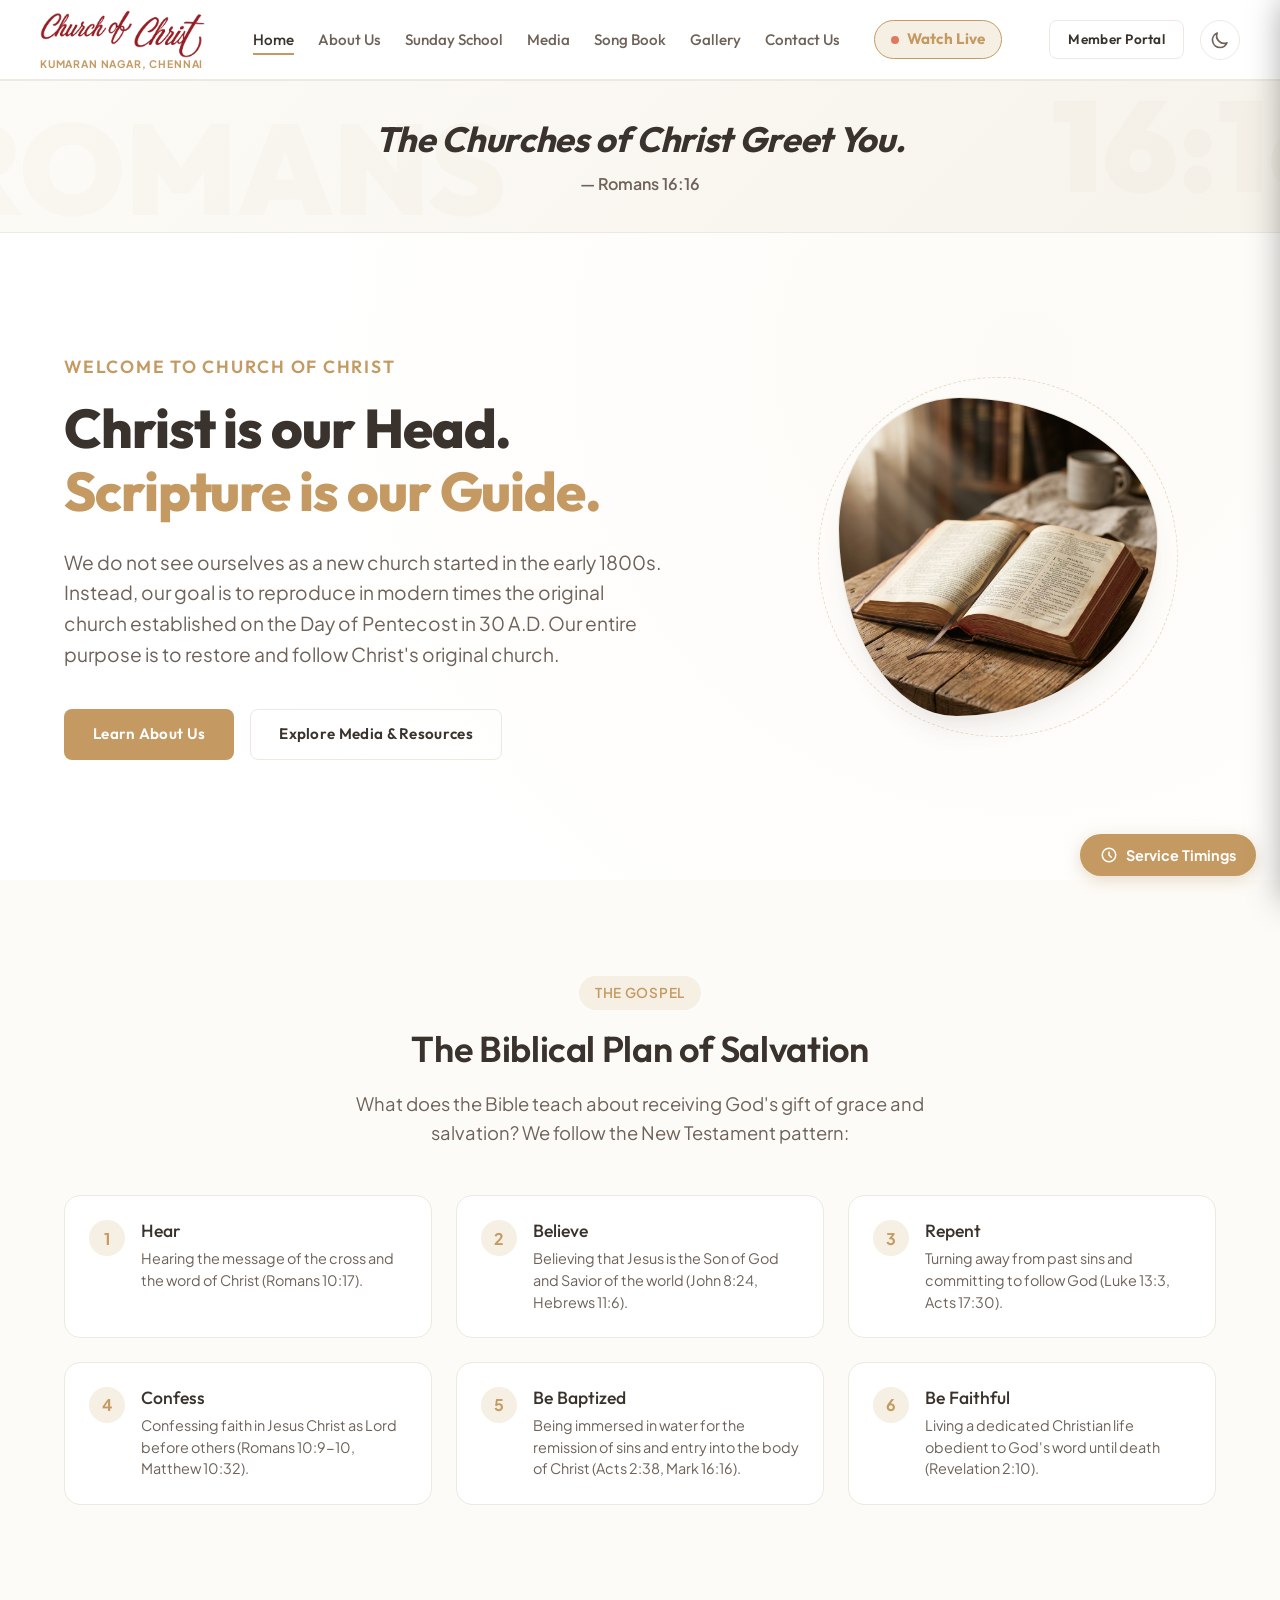
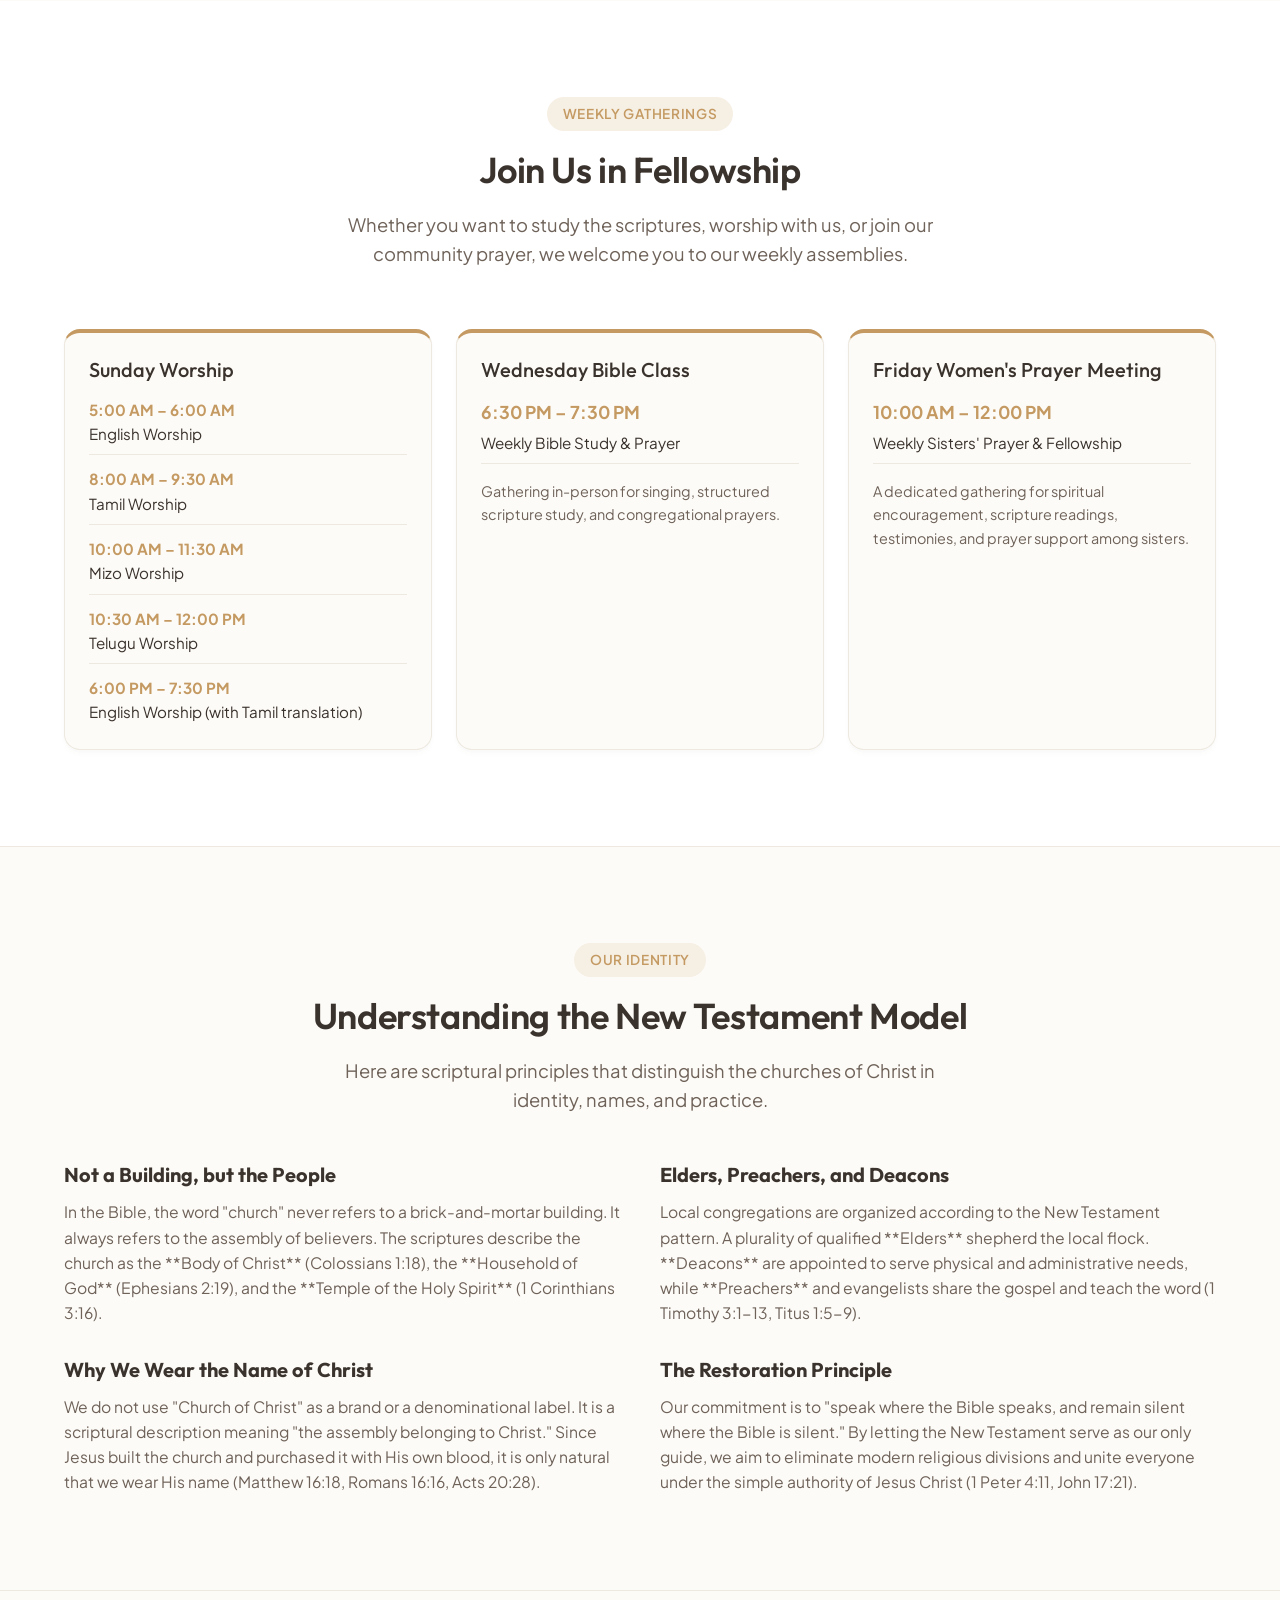
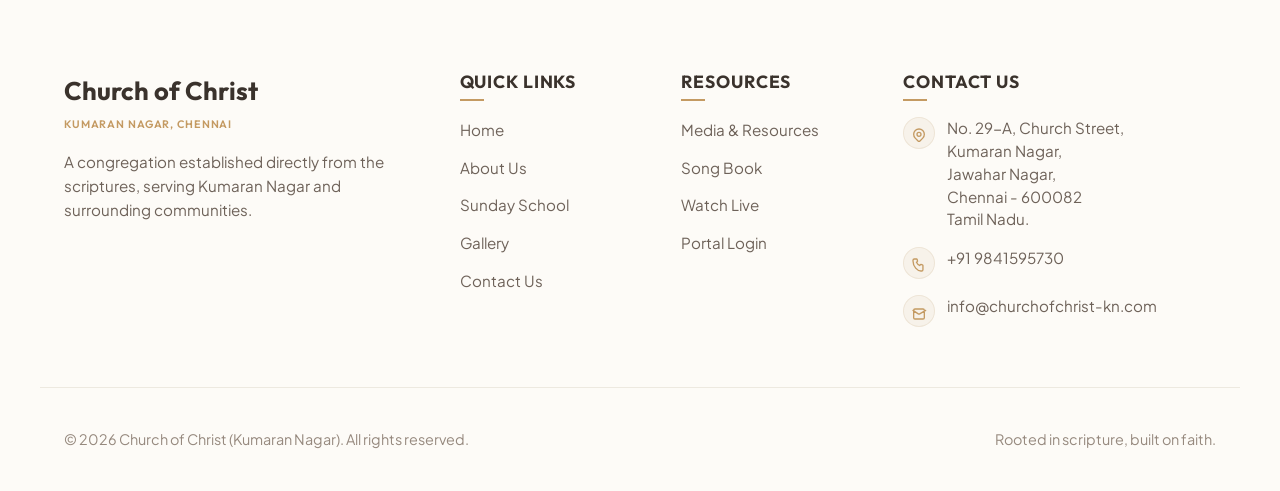
==== commit c502026d: "Update church building address to No. 29-A, Church Street across all HTML page footers and contact f" ====
--- a/index.html
+++ b/index.html
@@ -323,7 +323,7 @@
                 <path stroke-linecap="round" stroke-linejoin="round" stroke-width="2" d="M15 11a3 3 0 11-6 0 3 3 0 016 0z"></path>
               </svg>
             </div>
-            <span>No. 58, Church Street, Kumaran Nagar,<br>Jawahar Nagar,<br>Chennai - 600082<br>Tamil Nadu.</span>
+            <span>No. 29-A, Church Street,<br>Kumaran Nagar,<br>Jawahar Nagar,<br>Chennai - 600082<br>Tamil Nadu.</span>
           </li>
           <li>
             <div class="footer-contact-icon-wrapper">
--- a/css/style.css
+++ b/css/style.css
@@ -2325,6 +2325,34 @@
   .contact-form-card {
     padding: 24px 16px !important;
   }
+
+  /* Immersive Full-Bleed Layouts for Song Pages on Mobile */
+  #song-detail-container {
+    border: none !important;
+    box-shadow: none !important;
+    border-radius: 0 !important;
+    margin-left: -16px !important;
+    margin-right: -16px !important;
+    width: calc(100% + 32px) !important;
+    padding: 30px 16px !important;
+    background-color: var(--bg-primary) !important;
+  }
+
+  .songbook-container {
+    border: none !important;
+    box-shadow: none !important;
+    border-radius: 0 !important;
+    margin-left: -16px !important;
+    margin-right: -16px !important;
+    width: calc(100% + 32px) !important;
+    padding: 24px 12px !important;
+    background-color: var(--bg-secondary) !important;
+  }
+
+  /* Hide song prefix labels (பாடல் # / Song #) on mobile */
+  .song-prefix-text {
+    display: none !important;
+  }
 }
 
 
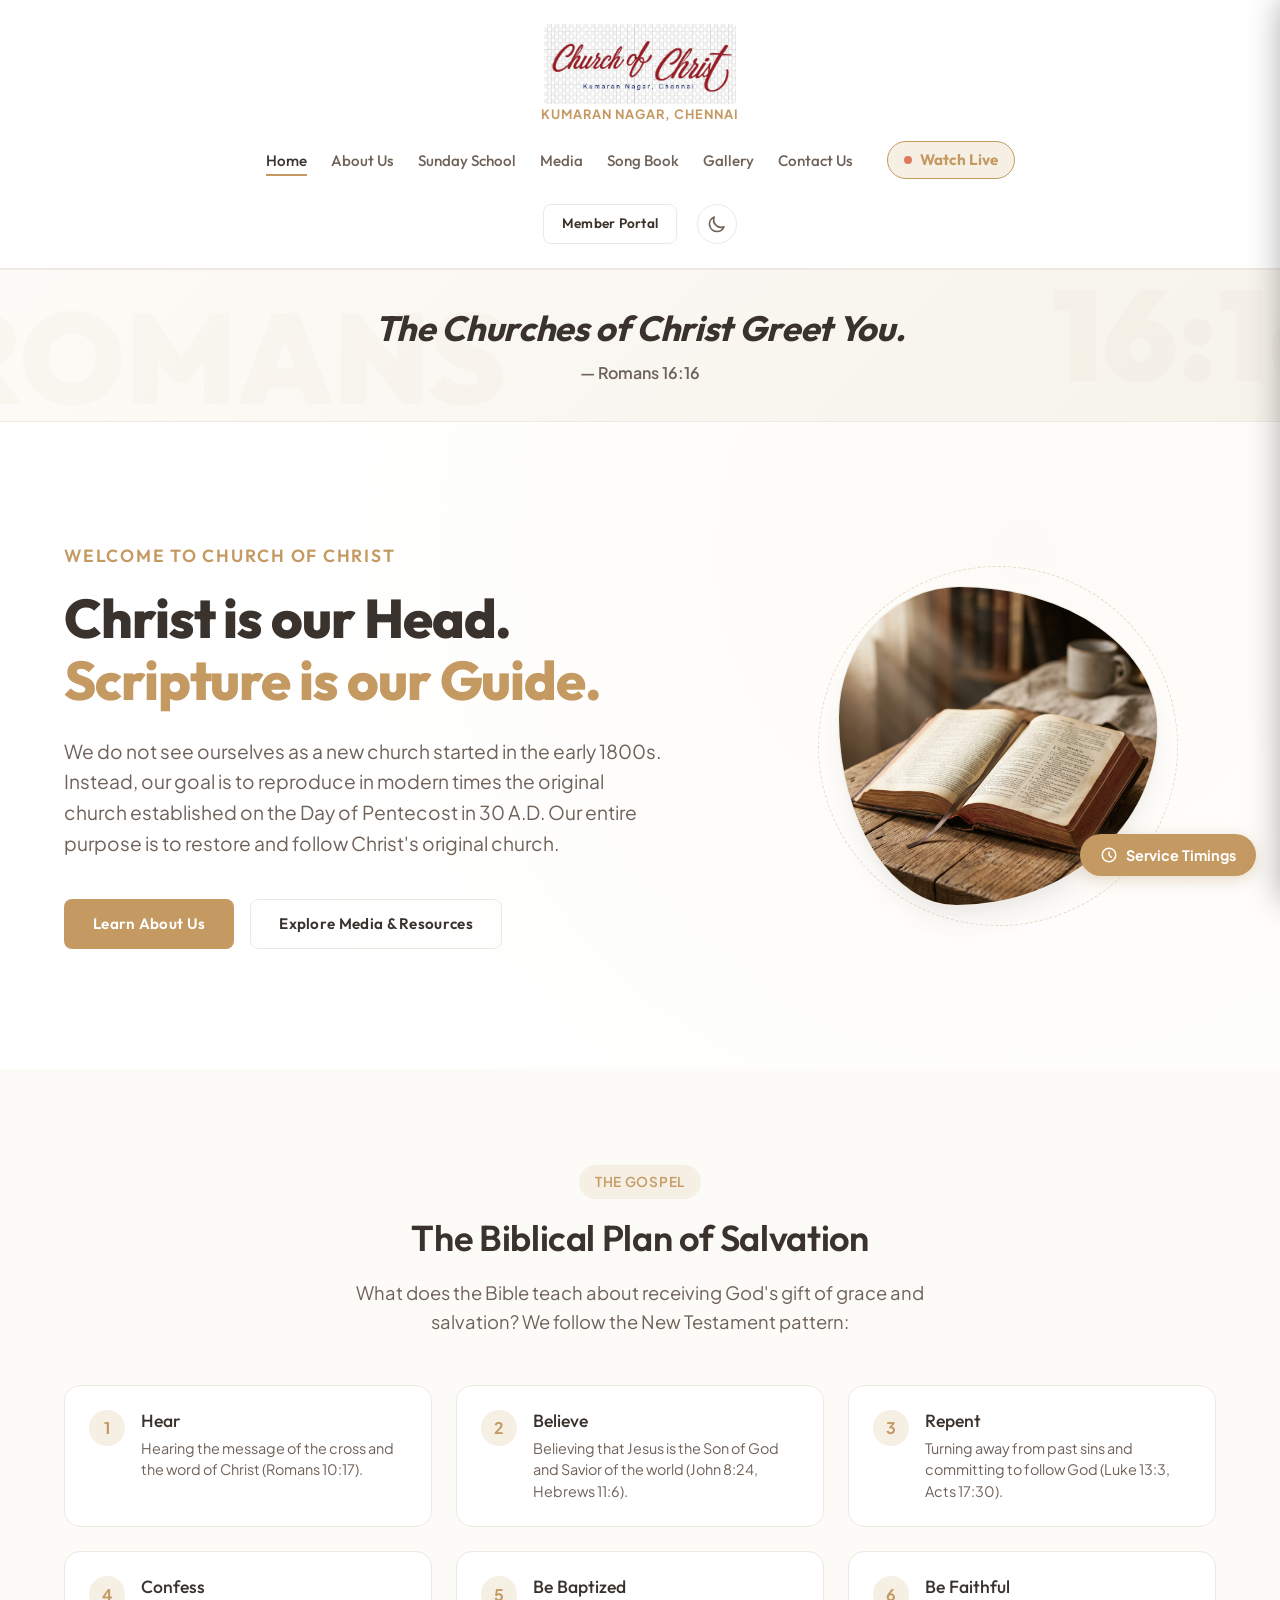
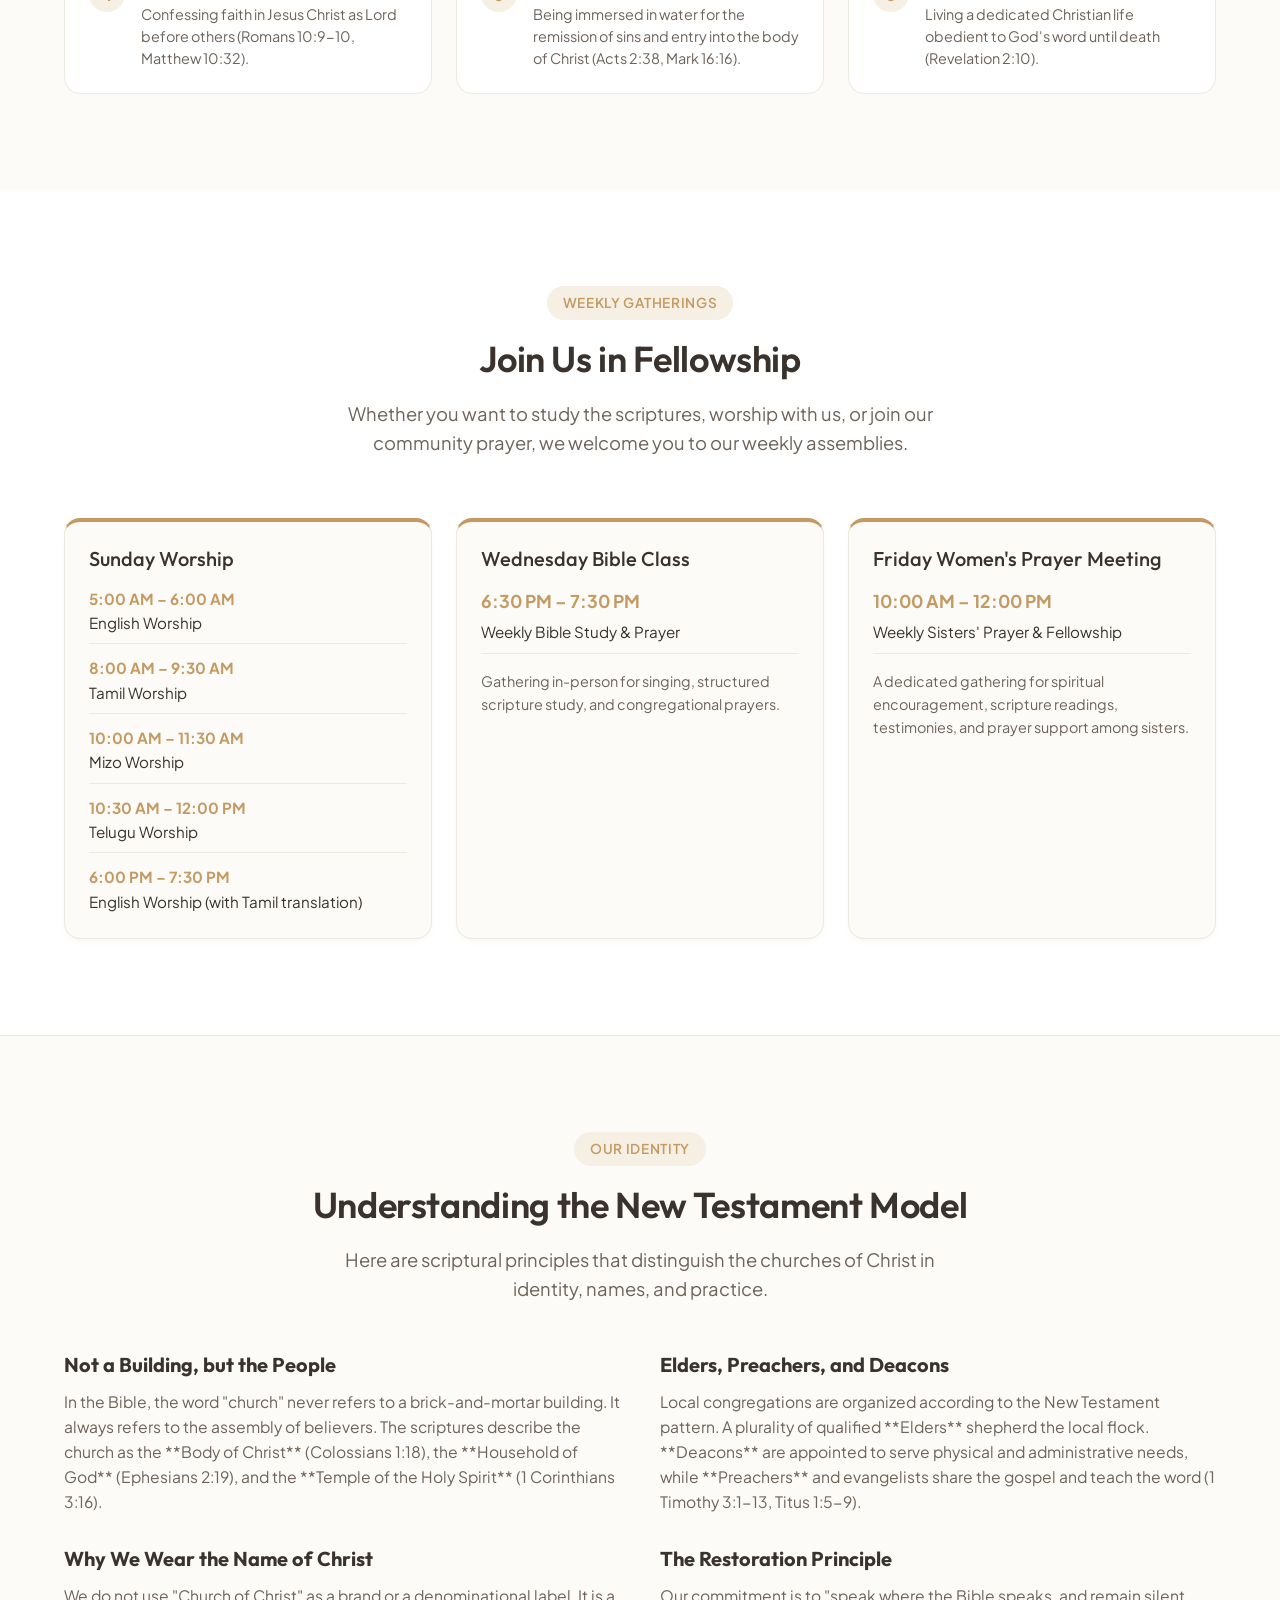
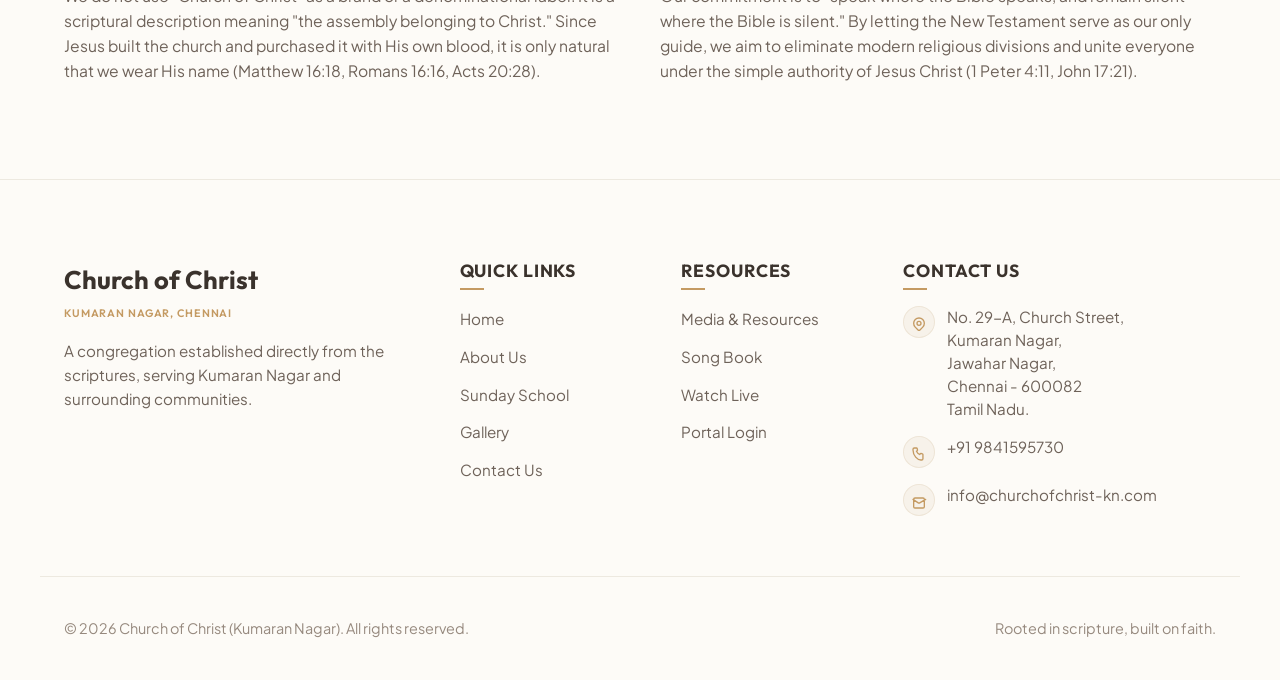
==== commit dd41d8a0: "Deploy: apply centered stacked layout (Option 5) site-wide on desktop and switch logo image to trans" ====
--- a/index.html
+++ b/index.html
@@ -24,7 +24,7 @@
         <!-- Placeholder space for Logo. Graceful layout balance if removed. -->
         <a href="index.html" class="logo" id="header-logo">
           <div class="logo-img-wrapper">
-            <img src="images/logo.png?v=1.3" alt="Church of Christ" class="logo-img">
+            <img src="images/Blue_NB.PNG" alt="Church of Christ" class="logo-img">
             <span class="logo-img-tagline">Kumaran Nagar, Chennai</span>
           </div>
         </a>
--- a/css/style.css
+++ b/css/style.css
@@ -361,26 +361,60 @@
 }
 
 @media (min-width: 1025px) {
+  .header {
+    height: auto !important;
+    padding: 24px 0 !important;
+  }
+  
   .nav-container {
-    display: grid !important;
-    grid-template-columns: auto 1fr auto !important;
-    align-items: center;
-    gap: 30px;
+    display: flex !important;
+    flex-direction: column !important;
+    align-items: center !important;
+    justify-content: center !important;
+    gap: 20px !important;
   }
   
   .logo-wrapper {
-    justify-content: flex-start;
+    display: flex !important;
+    justify-content: center !important;
+    width: 100% !important;
     flex-shrink: 0;
   }
   
+  .logo-img {
+    height: 80px !important; /* Enlarged by 33% */
+    margin: 0 auto !important;
+  }
+  
+  .logo-img-wrapper {
+    display: flex !important;
+    flex-direction: column !important;
+    align-items: center !important;
+  }
+  
+  .logo-img-tagline {
+    font-size: 0.8rem !important;
+    margin-top: 4px !important;
+  }
+  
   .nav-menu {
-    justify-self: center;
-    gap: 24px; /* Generous spacing now that header is full-width */
+    display: flex !important;
+    justify-content: center !important;
+    width: 100% !important;
+    gap: 24px !important;
+  }
+  
+  .nav-right-area {
+    display: flex !important;
+    align-items: center !important;
+    justify-content: center !important;
+    gap: 20px !important;
+    margin-top: 5px !important;
   }
   
   .nav-action.desktop-only {
     display: flex !important;
-    justify-self: end;
+    justify-content: center !important;
     flex-shrink: 0;
   }
 }
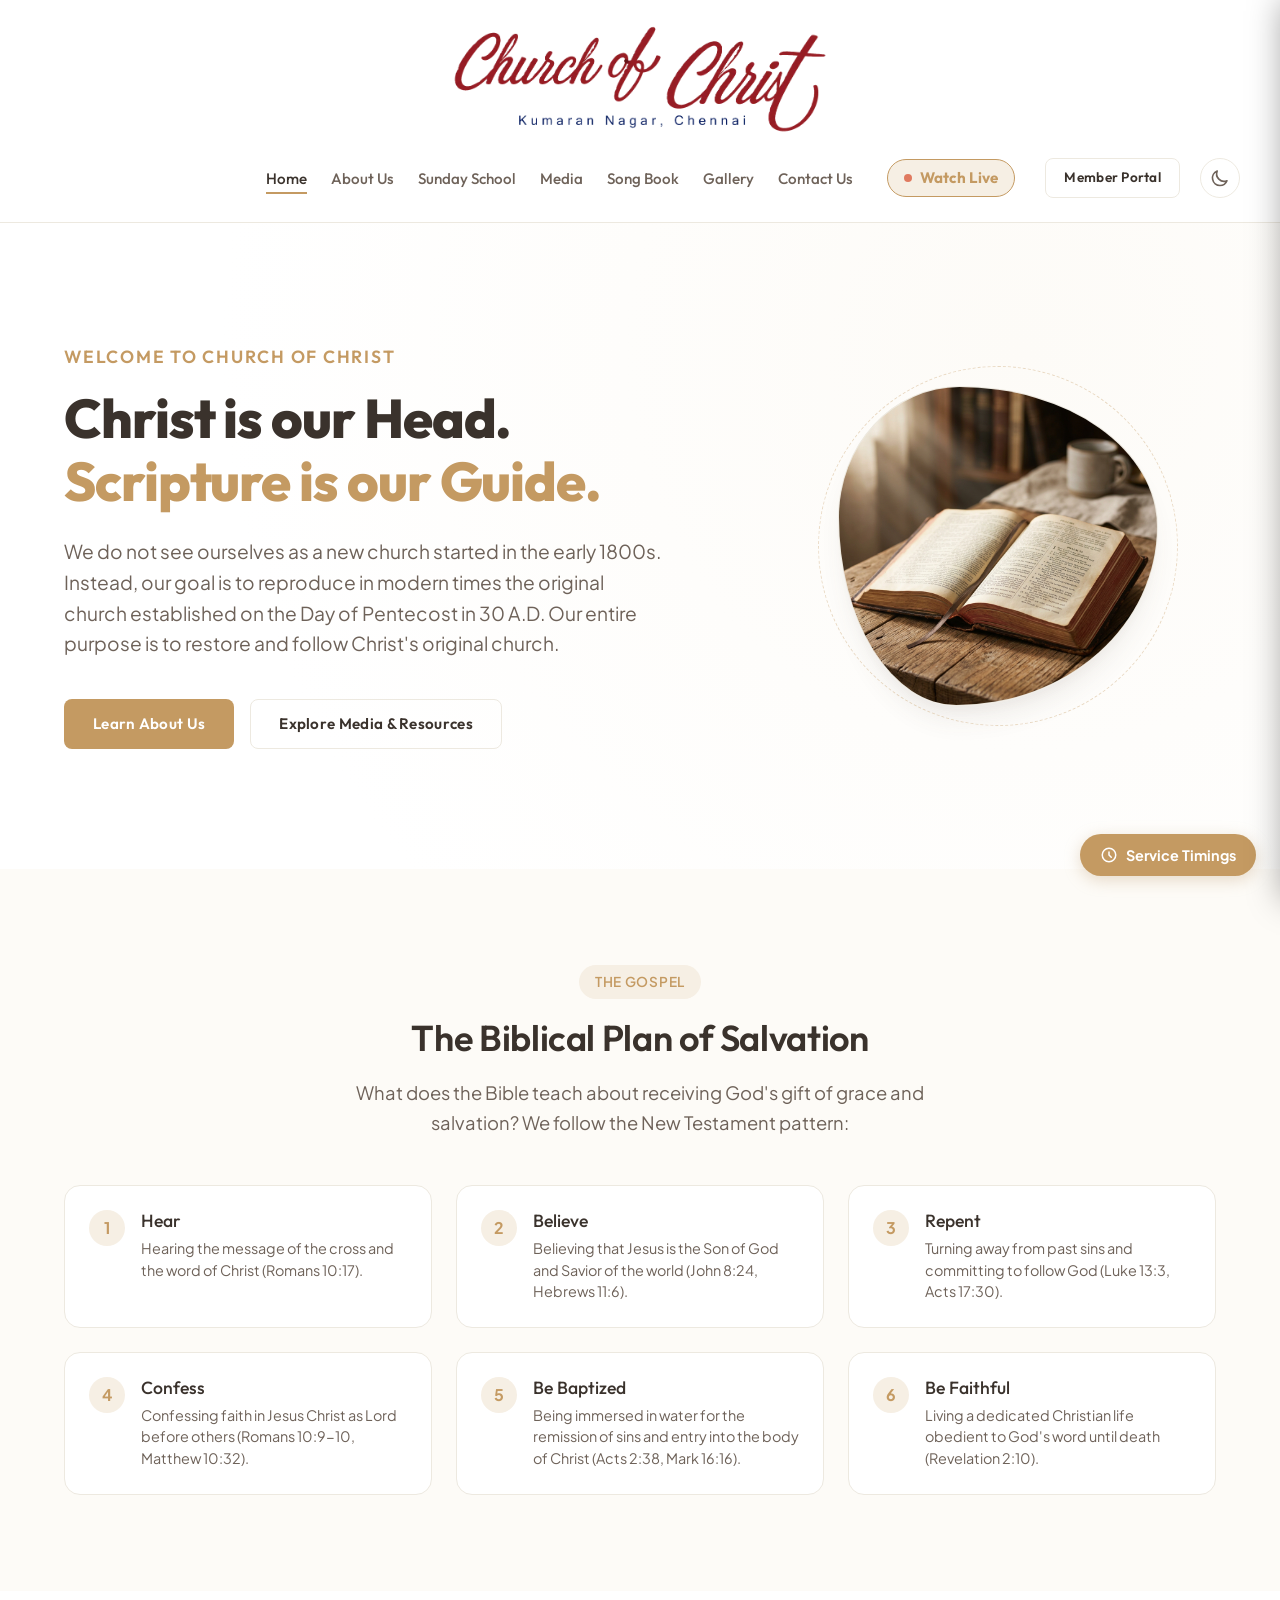
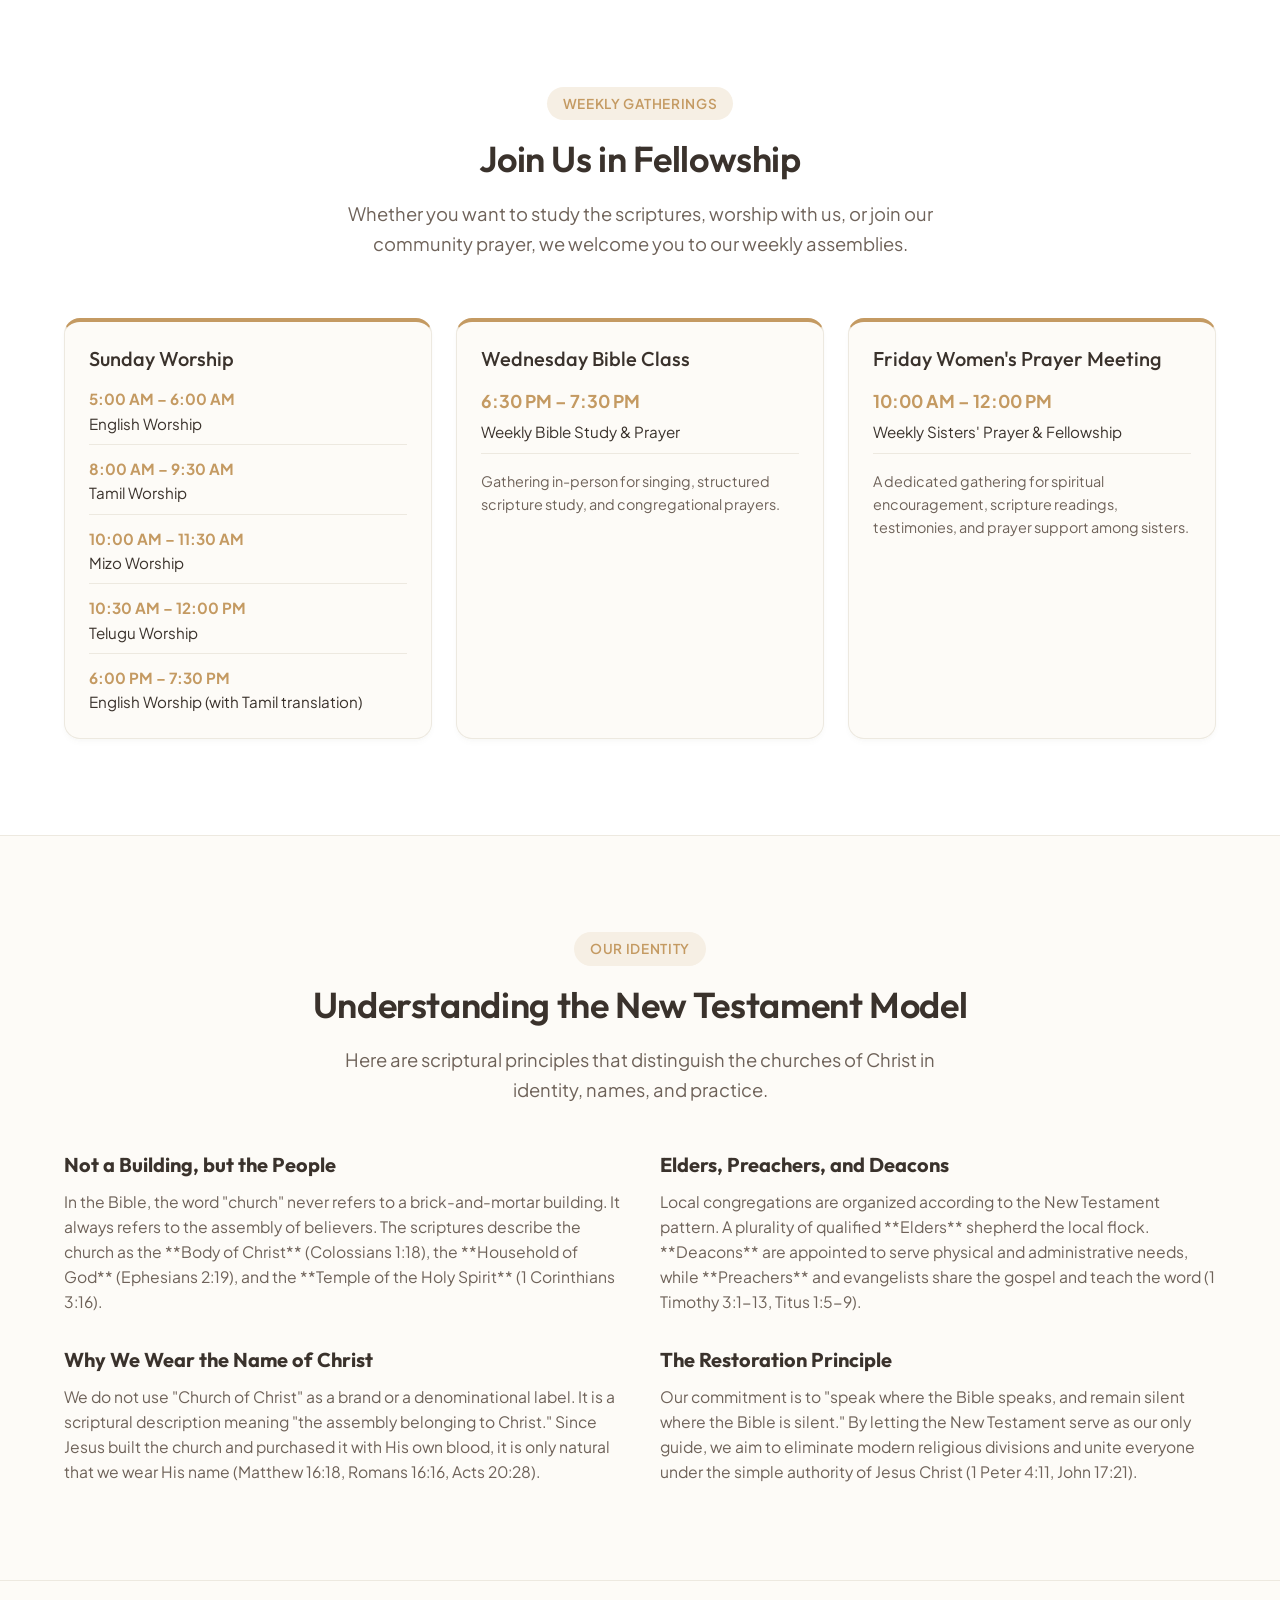
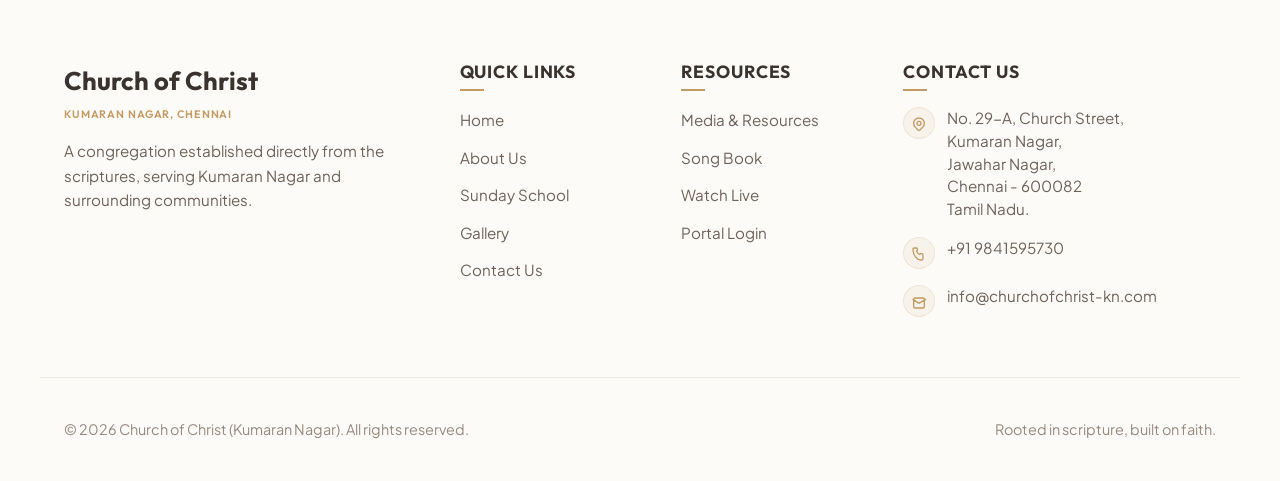
==== commit 982ff82f: "Deploy: remove scripture banner and align Member Portal/theme toggle inline with nav menu links on d" ====
--- a/index.html
+++ b/index.html
@@ -71,19 +71,6 @@
     </div>
   </header>
 
-  <!-- SCRIPTURE BANNER SECTION -->
-  <section style="background: linear-gradient(135deg, var(--bg-secondary) 0%, var(--bg-tertiary) 100%); border-top: 1px solid var(--border-color); border-bottom: 1px solid var(--border-color); padding: 36px 0; text-align: center; position: relative; overflow: hidden;">
-    <!-- Decorative background text -->
-    <div style="position: absolute; top: -10%; left: -5%; font-size: 8rem; font-weight: 900; color: rgba(197, 168, 128, 0.05); font-family: var(--font-headings); pointer-events: none; user-select: none;">ROMANS</div>
-    <div style="position: absolute; bottom: -10%; right: -5%; font-size: 8rem; font-weight: 900; color: rgba(197, 168, 128, 0.05); font-family: var(--font-headings); pointer-events: none; user-select: none;">16:16</div>
-    
-    <div class="container" style="position: relative; z-index: 2;">
-      <h2 style="font-size: clamp(1.6rem, 3.5vw, 2.2rem); font-family: var(--font-headings); font-weight: 700; color: var(--text-primary); max-width: 800px; margin: 0 auto 8px auto; line-height: 1.3; font-style: italic; letter-spacing: -0.01em;">
-        The Churches of Christ Greet You.
-      </h2>
-      <span style="font-size: 1rem; font-weight: 600; color: var(--text-secondary); font-family: var(--font-body);">— Romans 16:16</span>
-    </div>
-  </section>
 
   <!-- HERO SECTION -->
   <section class="hero">
--- a/css/style.css
+++ b/css/style.css
@@ -367,14 +367,16 @@
   }
   
   .nav-container {
-    display: flex !important;
-    flex-direction: column !important;
+    display: grid !important;
+    grid-template-columns: 1fr auto 1fr !important;
+    grid-template-rows: auto auto !important;
     align-items: center !important;
-    justify-content: center !important;
-    gap: 20px !important;
+    row-gap: 24px !important;
+    width: 100% !important;
   }
   
   .logo-wrapper {
+    grid-column: 1 / -1 !important;
     display: flex !important;
     justify-content: center !important;
     width: 100% !important;
@@ -382,7 +384,7 @@
   }
   
   .logo-img {
-    height: 80px !important; /* Enlarged by 33% */
+    height: 110px !important;
     margin: 0 auto !important;
   }
   
@@ -392,24 +394,21 @@
     align-items: center !important;
   }
   
-  .logo-img-tagline {
-    font-size: 0.8rem !important;
-    margin-top: 4px !important;
-  }
-  
   .nav-menu {
+    grid-column: 2 !important;
+    justify-self: center !important;
     display: flex !important;
-    justify-content: center !important;
-    width: 100% !important;
+    width: auto !important;
     gap: 24px !important;
   }
   
   .nav-right-area {
+    grid-column: 3 !important;
+    justify-self: end !important;
     display: flex !important;
     align-items: center !important;
-    justify-content: center !important;
     gap: 20px !important;
-    margin-top: 5px !important;
+    margin: 0 !important;
   }
   
   .nav-action.desktop-only {
@@ -2570,14 +2569,7 @@
 }
 
 .logo-img-tagline {
-  font-family: var(--font-body);
-  font-size: 0.65rem;
-  font-weight: 700;
-  color: var(--color-accent);
-  letter-spacing: 0.08em;
-  margin-top: 1px;
-  text-transform: uppercase;
-  line-height: 1;
+  display: none !important;
 }
 
 @media (max-width: 768px) {
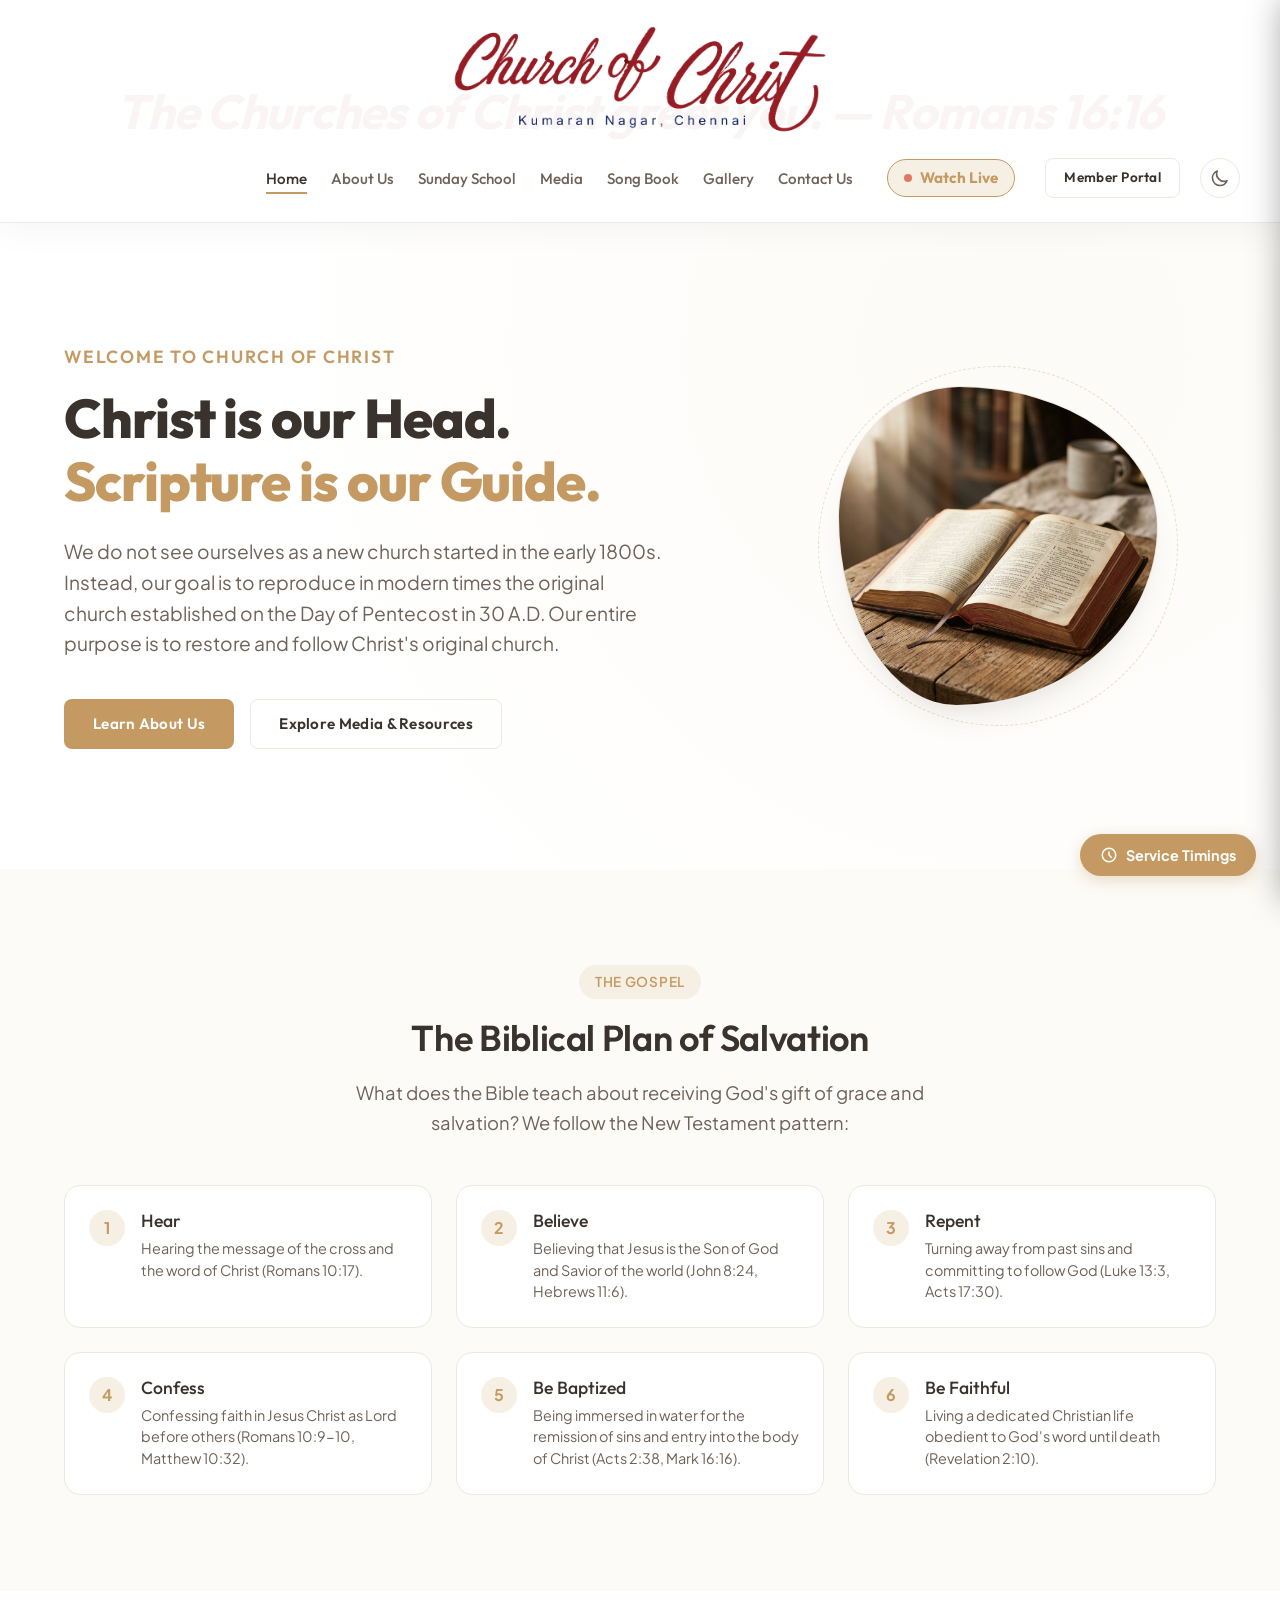
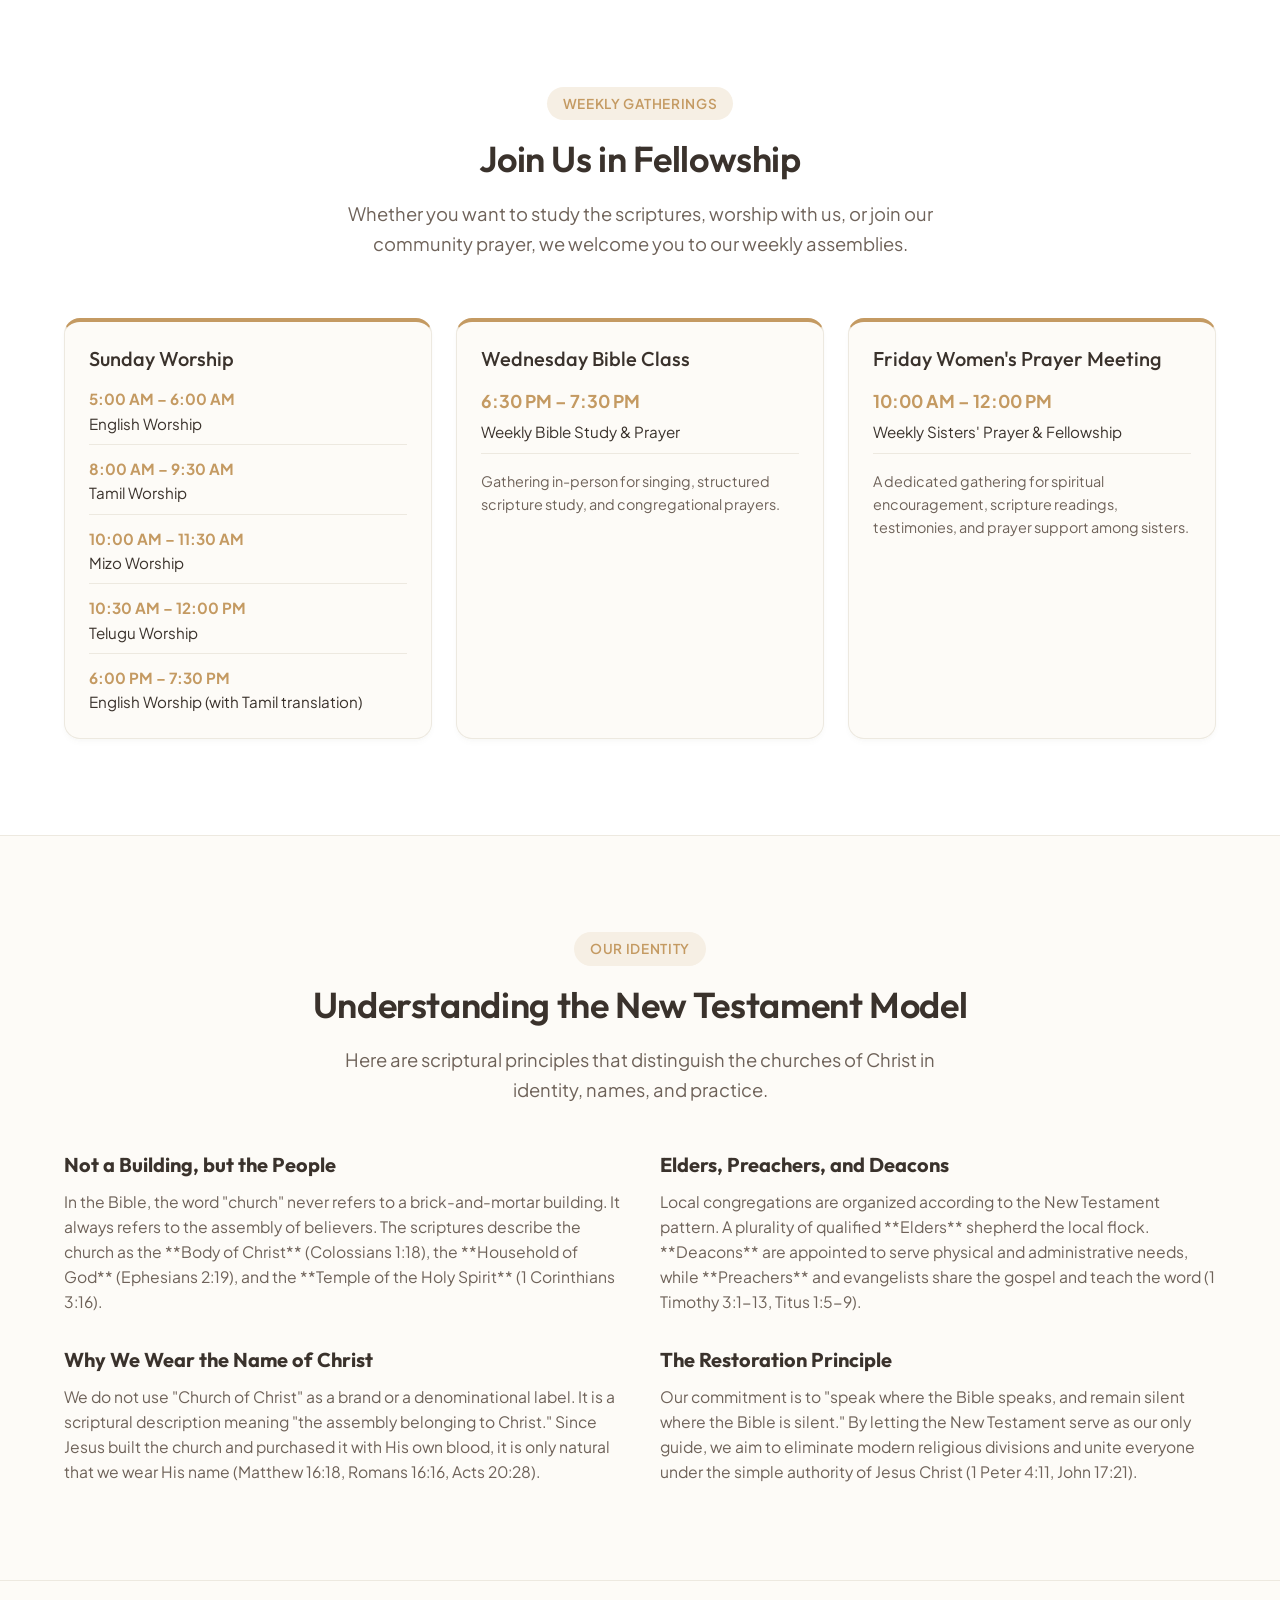
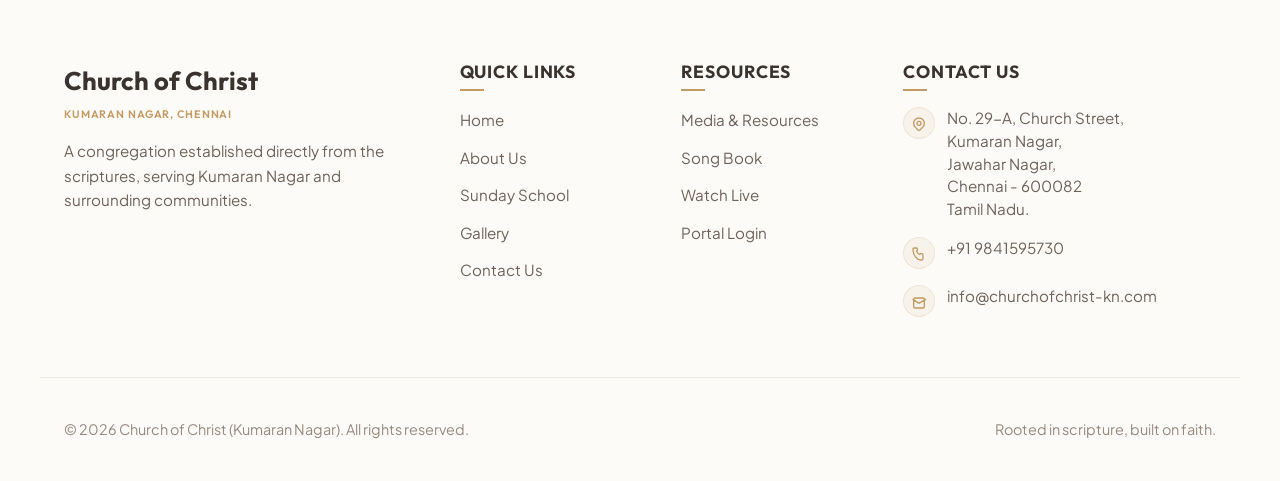
==== commit 3aafac0d: "Feature: relocate theme mode toggle button inside the mobile navigation menu drawer on mobile device" ====
--- a/index.html
+++ b/index.html
@@ -42,7 +42,18 @@
           <ul class="dropdown-menu">
             <li><a href="songbook.html?lang=tamil" class="dropdown-item">Tamil Songs</a></li>
             <li><a href="songbook.html?lang=english" class="dropdown-item">English Songs</a></li>
-          </ul>
+                  <li class="mobile-only" style="margin-top: 15px; width: 100%; list-style: none;">
+          <button class="theme-toggle-btn mobile-theme-toggle" aria-label="Toggle Theme" style="background: none; border: 1.5px solid var(--border-color); border-radius: 8px; padding: 10px 16px; width: 100%; display: flex; align-items: center; justify-content: center; gap: 12px; cursor: pointer; color: var(--text-primary); font-family: var(--font-headings); font-weight: 500; font-size: 0.95rem;">
+            <svg class="theme-icon-moon" fill="none" stroke="currentColor" viewBox="0 0 24 24" xmlns="http://www.w3.org/2000/svg" style="width: 20px; height: 20px;">
+              <path stroke-linecap="round" stroke-linejoin="round" stroke-width="2" d="M20.354 15.354A9 9 0 018.646 3.646 9.003 9.003 0 0012 21a9.003 9.003 0 008.354-5.646z"></path>
+            </svg>
+            <svg class="theme-icon-sun" fill="none" stroke="currentColor" viewBox="0 0 24 24" xmlns="http://www.w3.org/2000/svg" style="display: none; width: 20px; height: 20px;">
+              <path stroke-linecap="round" stroke-linejoin="round" stroke-width="2" d="M12 3v1m0 16v1m9-9h-1M4 9H3m15.364-6.364l-.707.707M6.343 17.657l-.707.707m0-12.728l.707.707m12.728 12.728l.707-.707M12 8a4 4 0 100 8 4 4 0 000-8z"></path>
+            </svg>
+            <span>Theme Mode</span>
+          </button>
+        </li>
+      </ul>
         </li>
         <li><a href="gallery.html" class="nav-link">Gallery</a></li>
         <li><a href="contact.html" class="nav-link">Contact Us</a></li>
--- a/css/style.css
+++ b/css/style.css
@@ -8,7 +8,7 @@
   --bg-primary: #ffffff;         /* Crisp pure white */
   --bg-secondary: #fdfbf7;       /* Soft warm ivory / cream */
   --bg-tertiary: #f6f3eb;        /* Soft warm sand */
-  --bg-overlay: rgba(255, 255, 255, 0.85); /* For glassmorphism */
+  --bg-overlay: rgba(255, 255, 255, 0.7); /* For glassmorphism */
   
   /* Typography Colors */
   --text-primary: #3a322c;       /* Rich, warm bronze/charcoal for headings */
@@ -45,6 +45,7 @@
   --transition-fast: 0.2s ease;
   --transition-normal: 0.3s cubic-bezier(0.4, 0, 0.2, 1);
   --transition-slow: 0.5s cubic-bezier(0.4, 0, 0.2, 1);
+  --text-watermark: rgba(128, 0, 0, 0.045);
 }
 
 /* ==========================================
@@ -227,12 +228,39 @@
   width: 100%;
   height: var(--header-height);
   background-color: var(--bg-overlay);
-  backdrop-filter: blur(12px);
-  -webkit-backdrop-filter: blur(12px);
-  border-bottom: 1px solid var(--border-color);
+  backdrop-filter: blur(20px);
+  -webkit-backdrop-filter: blur(20px);
+  border-bottom: 1px solid rgba(128, 120, 110, 0.15); /* Translucent glass border */
+  box-shadow: 0 8px 32px 0 rgba(0, 0, 0, 0.04); /* Ambient glass depth */
   z-index: 100;
   display: flex;
   align-items: center;
+}
+
+.header::before {
+  content: "The Churches of Christ greet you. — Romans 16:16";
+  position: absolute;
+  top: 50%;
+  left: 50%;
+  transform: translate(-50%, -50%);
+  font-family: var(--font-headings);
+  font-size: clamp(1.4rem, 4.2vw, 3rem);
+  font-weight: 700;
+  font-style: italic;
+  white-space: nowrap;
+  color: var(--text-watermark);
+  pointer-events: none;
+  user-select: none;
+  z-index: 1; /* Under nav contents but above background blur/backdrop */
+  letter-spacing: -0.015em;
+  transition: all var(--transition-normal);
+}
+
+@media (max-width: 768px) {
+  .header::before {
+    font-size: 1.1rem !important;
+    content: "The Churches of Christ greet you." !important;
+  }
 }
 
 .header .container {
@@ -352,6 +380,10 @@
 }
 
 @media (max-width: 1024px) {
+  #theme-toggle {
+    display: none !important;
+  }
+
   .mobile-only {
     display: block !important;
   }
@@ -381,6 +413,8 @@
     justify-content: center !important;
     width: 100% !important;
     flex-shrink: 0;
+    position: relative !important;
+    z-index: 2 !important;
   }
   
   .logo-img {
@@ -400,6 +434,8 @@
     display: flex !important;
     width: auto !important;
     gap: 24px !important;
+    position: relative !important;
+    z-index: 2 !important;
   }
   
   .nav-right-area {
@@ -409,6 +445,8 @@
     align-items: center !important;
     gap: 20px !important;
     margin: 0 !important;
+    position: relative !important;
+    z-index: 2 !important;
   }
   
   .nav-action.desktop-only {
@@ -1977,7 +2015,7 @@
   --bg-primary: #121210;         /* Deep, rich dark charcoal/black */
   --bg-secondary: #1c1a16;       /* Deep warm chocolate-black */
   --bg-tertiary: #25221d;        /* Slightly lighter warm gray for cards */
-  --bg-overlay: rgba(18, 18, 16, 0.85); /* For glassmorphic headers */
+  --bg-overlay: rgba(18, 18, 16, 0.7); /* For glassmorphic headers */
   
   --text-primary: #f3ede4;       /* Soft warm cream for headings */
   --text-secondary: #beb2a6;     /* Muted warm sand/taupe for body text */
@@ -1993,6 +2031,7 @@
   --shadow-sm: 0 4px 6px -1px rgba(0, 0, 0, 0.5), 0 2px 4px -1px rgba(0, 0, 0, 0.3);
   --shadow-md: 0 10px 15px -3px rgba(0, 0, 0, 0.6), 0 4px 6px -2px rgba(0, 0, 0, 0.4);
   --shadow-lg: 0 20px 25px -5px rgba(0, 0, 0, 0.7), 0 10px 10px -5px rgba(0, 0, 0, 0.5);
+  --text-watermark: rgba(255, 255, 255, 0.02);
 }
 
 /* Global Transition for Theme Switching */
@@ -2572,12 +2611,11 @@
   display: none !important;
 }
 
-@media (max-width: 768px) {
+@media (max-width: 1024px) {
+  :root {
+    --header-height: 120px;
+  }
   .logo-img {
-    height: 38px; /* Slightly more compact on mobile */
-  }
-  .logo-img-tagline {
-    font-size: 0.58rem;
-    letter-spacing: 0.06em;
-  }
-}
+    height: 100px !important;
+  }
+}
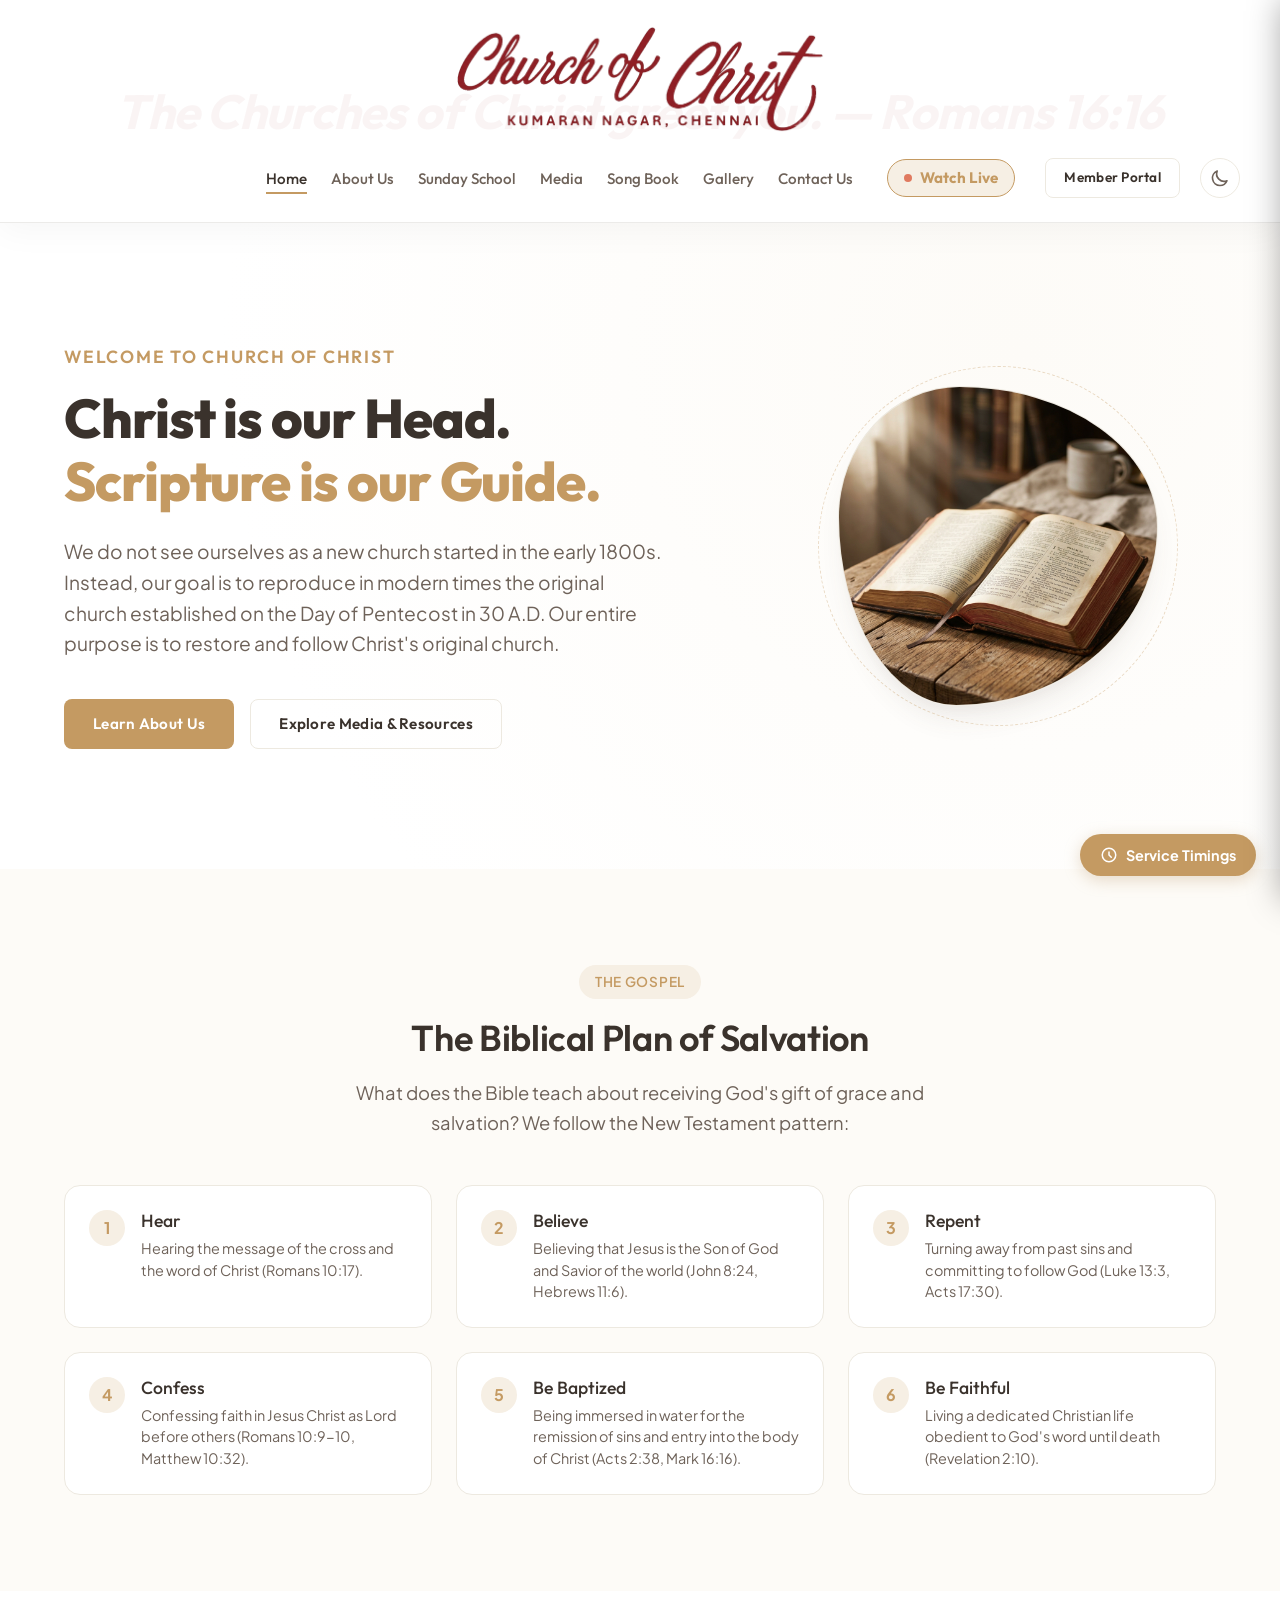
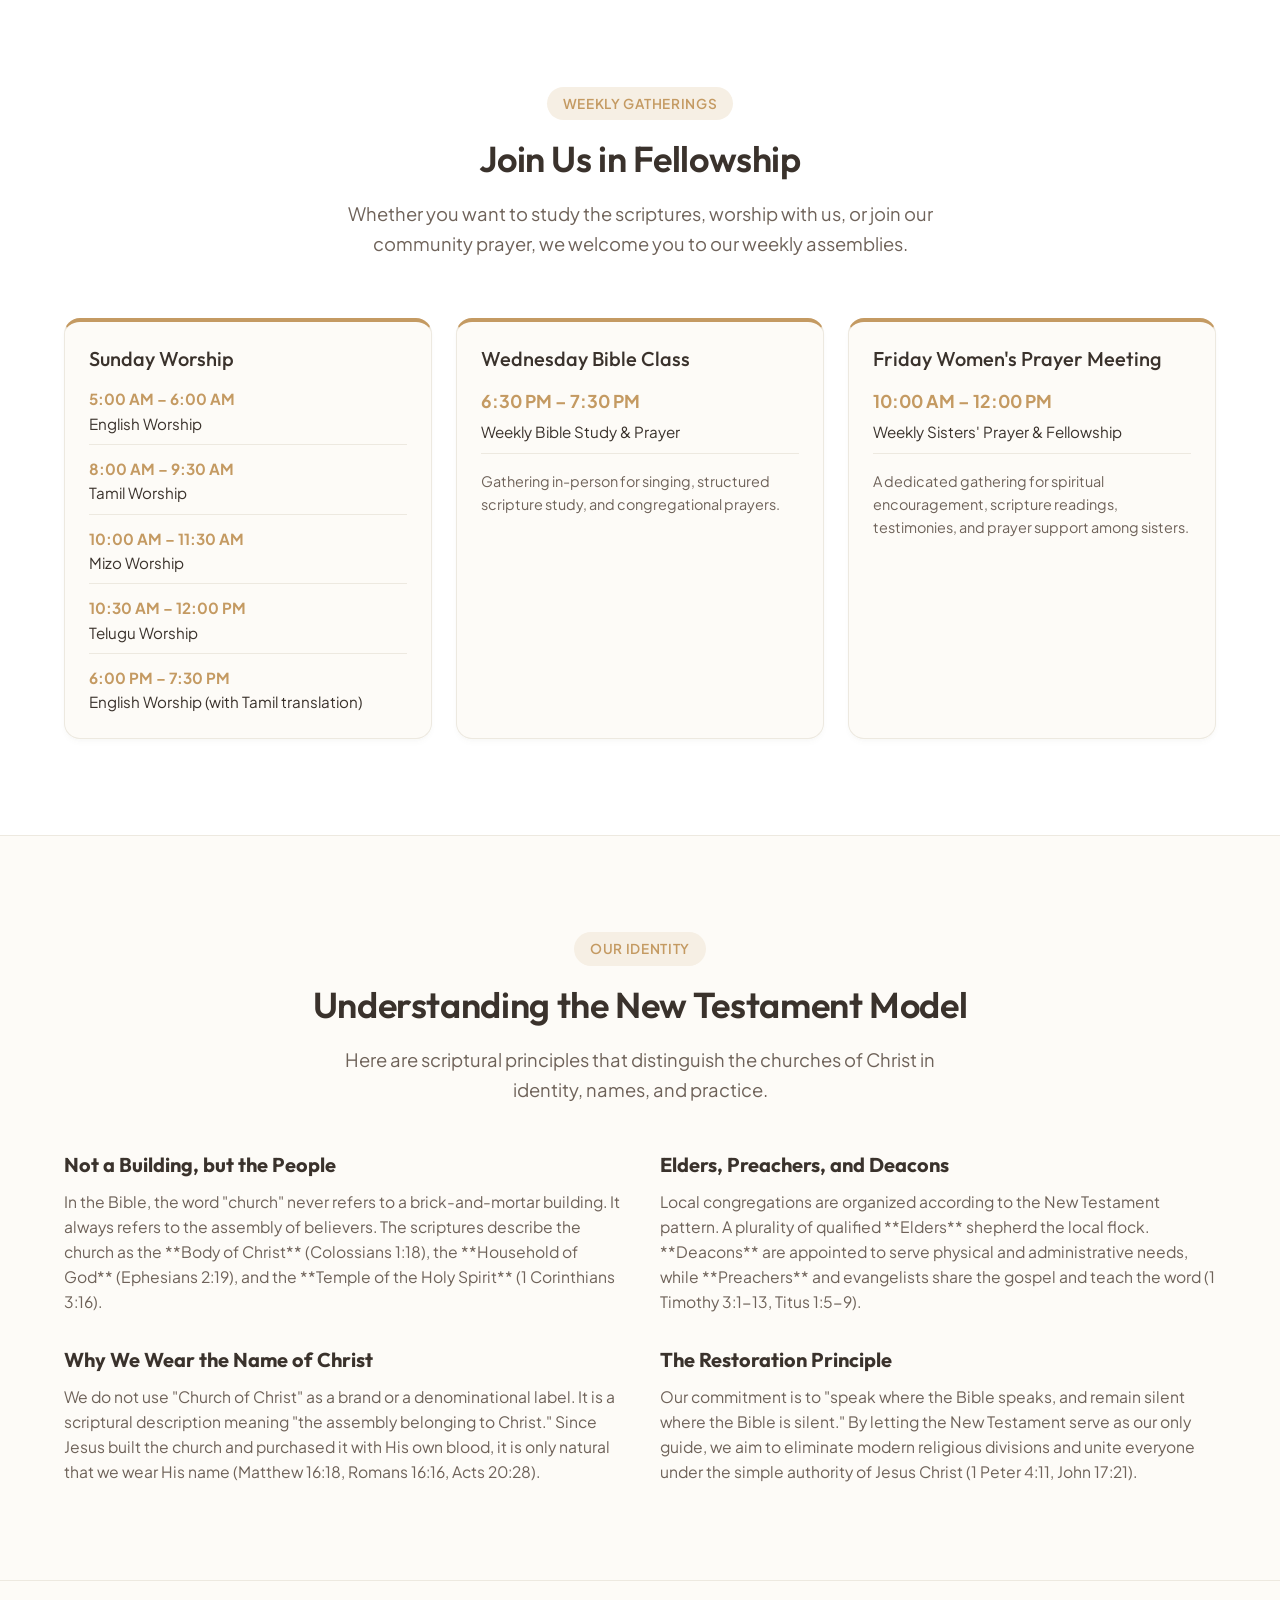
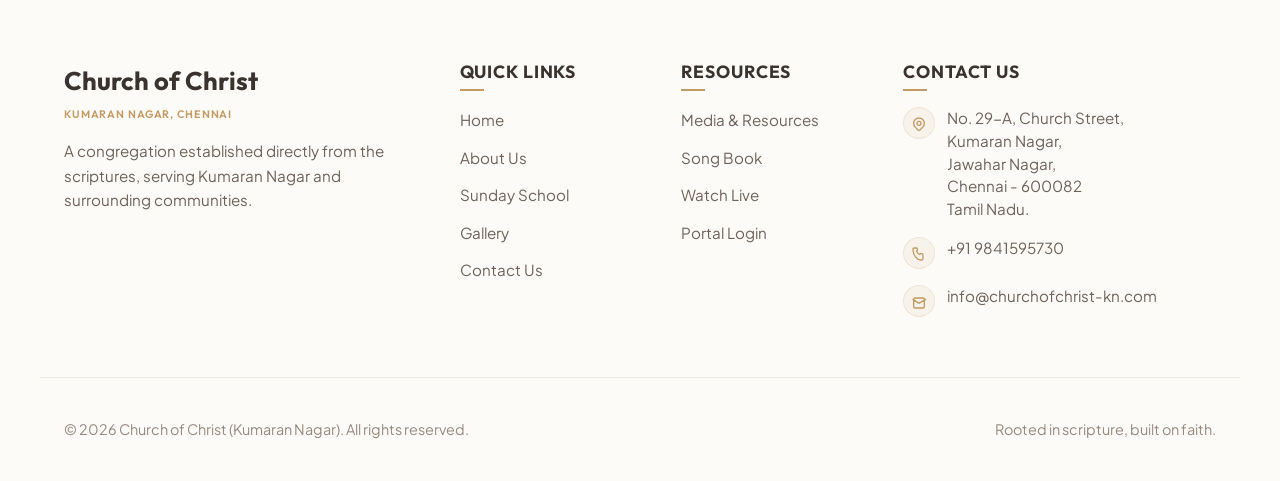
==== commit 2279f7d8: "Deploy: clean, crop, and apply Red_NB.png as the new transparent red logo site-wide" ====
--- a/index.html
+++ b/index.html
@@ -24,7 +24,7 @@
         <!-- Placeholder space for Logo. Graceful layout balance if removed. -->
         <a href="index.html" class="logo" id="header-logo">
           <div class="logo-img-wrapper">
-            <img src="images/Blue_NB.PNG" alt="Church of Christ" class="logo-img">
+            <img src="images/Red_NB.png" alt="Church of Christ" class="logo-img">
             <span class="logo-img-tagline">Kumaran Nagar, Chennai</span>
           </div>
         </a>
@@ -42,7 +42,11 @@
           <ul class="dropdown-menu">
             <li><a href="songbook.html?lang=tamil" class="dropdown-item">Tamil Songs</a></li>
             <li><a href="songbook.html?lang=english" class="dropdown-item">English Songs</a></li>
-                  <li class="mobile-only" style="margin-top: 15px; width: 100%; list-style: none;">
+          </ul>
+        </li>
+        <li><a href="gallery.html" class="nav-link">Gallery</a></li>
+        <li><a href="contact.html" class="nav-link">Contact Us</a></li>
+        <li class="mobile-only" style="margin-top: 15px; width: 100%; list-style: none;">
           <button class="theme-toggle-btn mobile-theme-toggle" aria-label="Toggle Theme" style="background: none; border: 1.5px solid var(--border-color); border-radius: 8px; padding: 10px 16px; width: 100%; display: flex; align-items: center; justify-content: center; gap: 12px; cursor: pointer; color: var(--text-primary); font-family: var(--font-headings); font-weight: 500; font-size: 0.95rem;">
             <svg class="theme-icon-moon" fill="none" stroke="currentColor" viewBox="0 0 24 24" xmlns="http://www.w3.org/2000/svg" style="width: 20px; height: 20px;">
               <path stroke-linecap="round" stroke-linejoin="round" stroke-width="2" d="M20.354 15.354A9 9 0 018.646 3.646 9.003 9.003 0 0012 21a9.003 9.003 0 008.354-5.646z"></path>
@@ -53,10 +57,6 @@
             <span>Theme Mode</span>
           </button>
         </li>
-      </ul>
-        </li>
-        <li><a href="gallery.html" class="nav-link">Gallery</a></li>
-        <li><a href="contact.html" class="nav-link">Contact Us</a></li>
         <li class="nav-live-wrapper" style="margin-left: 10px;"><a href="live.html" class="nav-link nav-link-live"><span class="live-dot-pulse"></span>Watch Live</a></li>
         <li class="nav-btn mobile-only"><a href="login.html" class="btn btn-secondary btn-sm" id="member-portal-nav-btn-mobile">Member Portal</a></li>
       </ul>
